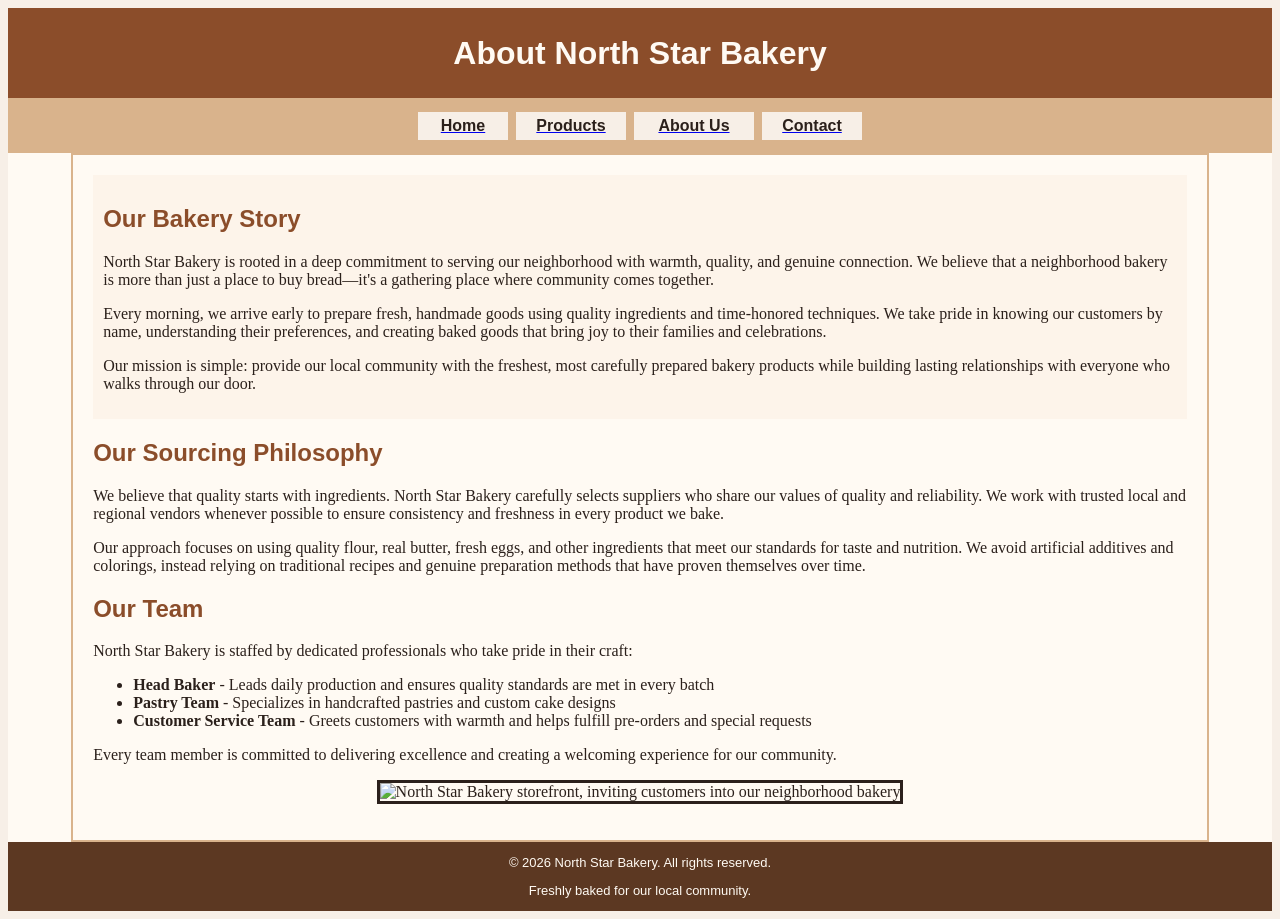
==== about.html @ 4eb2441b "css styling" ====
<!DOCTYPE html>
<html lang="en">
<head>
    <meta charset="UTF-8">
    <meta name="viewport" content="width=device-width, initial-scale=1.0">
    <title>About North Star Bakery - Our Story</title>
</head>
<body bgcolor="#f7efe7" text="#2b201b">
    <center>
        <table width="100%" border="0" cellspacing="0" cellpadding="0" bgcolor="#fffaf3">
            <tr>
                <td bgcolor="#8b4d2a" align="center" height="90">
                    <font face="Arial" size="6" color="#fffaf3"><b>About North Star Bakery</b></font>
                </td>
            </tr>
            <tr>
                <td bgcolor="#d9b38c" align="center" height="55">
                    <font face="Arial" size="3" color="#2b201b">
                        <nav aria-label="Main navigation">
                            <table border="0" cellspacing="8" cellpadding="0">
                                <tr>
                                    <td bgcolor="#f7efe7" align="center" width="90" height="28"><a href="index.html"><font color="#2b201b"><b>Home</b></font></a></td>
                                    <td bgcolor="#f7efe7" align="center" width="110" height="28"><a href="products.html"><font color="#2b201b"><b>Products</b></font></a></td>
                                    <td bgcolor="#f7efe7" align="center" width="120" height="28"><a href="about.html"><font color="#2b201b"><b>About Us</b></font></a></td>
                                    <td bgcolor="#f7efe7" align="center" width="100" height="28"><a href="contact.html"><font color="#2b201b"><b>Contact</b></font></a></td>
                                </tr>
                            </table>
                        </nav>
                    </font>
                </td>
            </tr>
            <tr>
                <td>
                    <table width="90%" align="center" border="0" cellpadding="20" cellspacing="0">
                        <tr>
                            <td bgcolor="#fffaf3" bordercolor="#d9b38c" style="border: 2px solid #d9b38c;">
                                <main>
                                    <section id="bakery-story">
                                        <table width="100%" border="0" cellspacing="0" cellpadding="10" bgcolor="#fdf4ea">
                                            <tr>
                                                <td>
                                                    <h2><font face="Arial" color="#8b4d2a">Our Bakery Story</font></h2>
                                                    <p>North Star Bakery is rooted in a deep commitment to serving our neighborhood with warmth, quality, and genuine connection. We believe that a neighborhood bakery is more than just a place to buy bread—it's a gathering place where community comes together.</p>
                                                    <p>Every morning, we arrive early to prepare fresh, handmade goods using quality ingredients and time-honored techniques. We take pride in knowing our customers by name, understanding their preferences, and creating baked goods that bring joy to their families and celebrations.</p>
                                                    <p>Our mission is simple: provide our local community with the freshest, most carefully prepared bakery products while building lasting relationships with everyone who walks through our door.</p>
                                                </td>
                                            </tr>
                                        </table>
                                    </section>

                                    <section id="sourcing-philosophy">
                                        <h2><font face="Arial" color="#8b4d2a">Our Sourcing Philosophy</font></h2>
                                        <p>We believe that quality starts with ingredients. North Star Bakery carefully selects suppliers who share our values of quality and reliability. We work with trusted local and regional vendors whenever possible to ensure consistency and freshness in every product we bake.</p>
                                        <p>Our approach focuses on using quality flour, real butter, fresh eggs, and other ingredients that meet our standards for taste and nutrition. We avoid artificial additives and colorings, instead relying on traditional recipes and genuine preparation methods that have proven themselves over time.</p>
                                    </section>

                                    <section id="staff-highlights">
                                        <h2><font face="Arial" color="#8b4d2a">Our Team</font></h2>
                                        <p>North Star Bakery is staffed by dedicated professionals who take pride in their craft:</p>
                                        <ul>
                                            <li><strong>Head Baker</strong> - Leads daily production and ensures quality standards are met in every batch</li>
                                            <li><strong>Pastry Team</strong> - Specializes in handcrafted pastries and custom cake designs</li>
                                            <li><strong>Customer Service Team</strong> - Greets customers with warmth and helps fulfill pre-orders and special requests</li>
                                        </ul>
                                        <p>Every team member is committed to delivering excellence and creating a welcoming experience for our community.</p>
                                    </section>

                                    <section id="about-image">
                                        <p align="center"><img src="https://images.unsplash.com/photo-1483695028939-5bb13f8648b0?auto=format&fit=crop&w=900&q=80" alt="North Star Bakery storefront, inviting customers into our neighborhood bakery" border="3" bordercolor="#8b4d2a"></p>
                                    </section>
                                </main>
                            </td>
                        </tr>
                    </table>
                </td>
            </tr>
            <tr>
                <td bgcolor="#5c3822" align="center" height="60">
                    <font face="Arial" size="2" color="#fffaf3">
                        <footer>
                            <p>&copy; 2026 North Star Bakery. All rights reserved.</p>
                            <p>Freshly baked for our local community.</p>
                        </footer>
                    </font>
                </td>
            </tr>
        </table>
    </center>
</body>
</html>
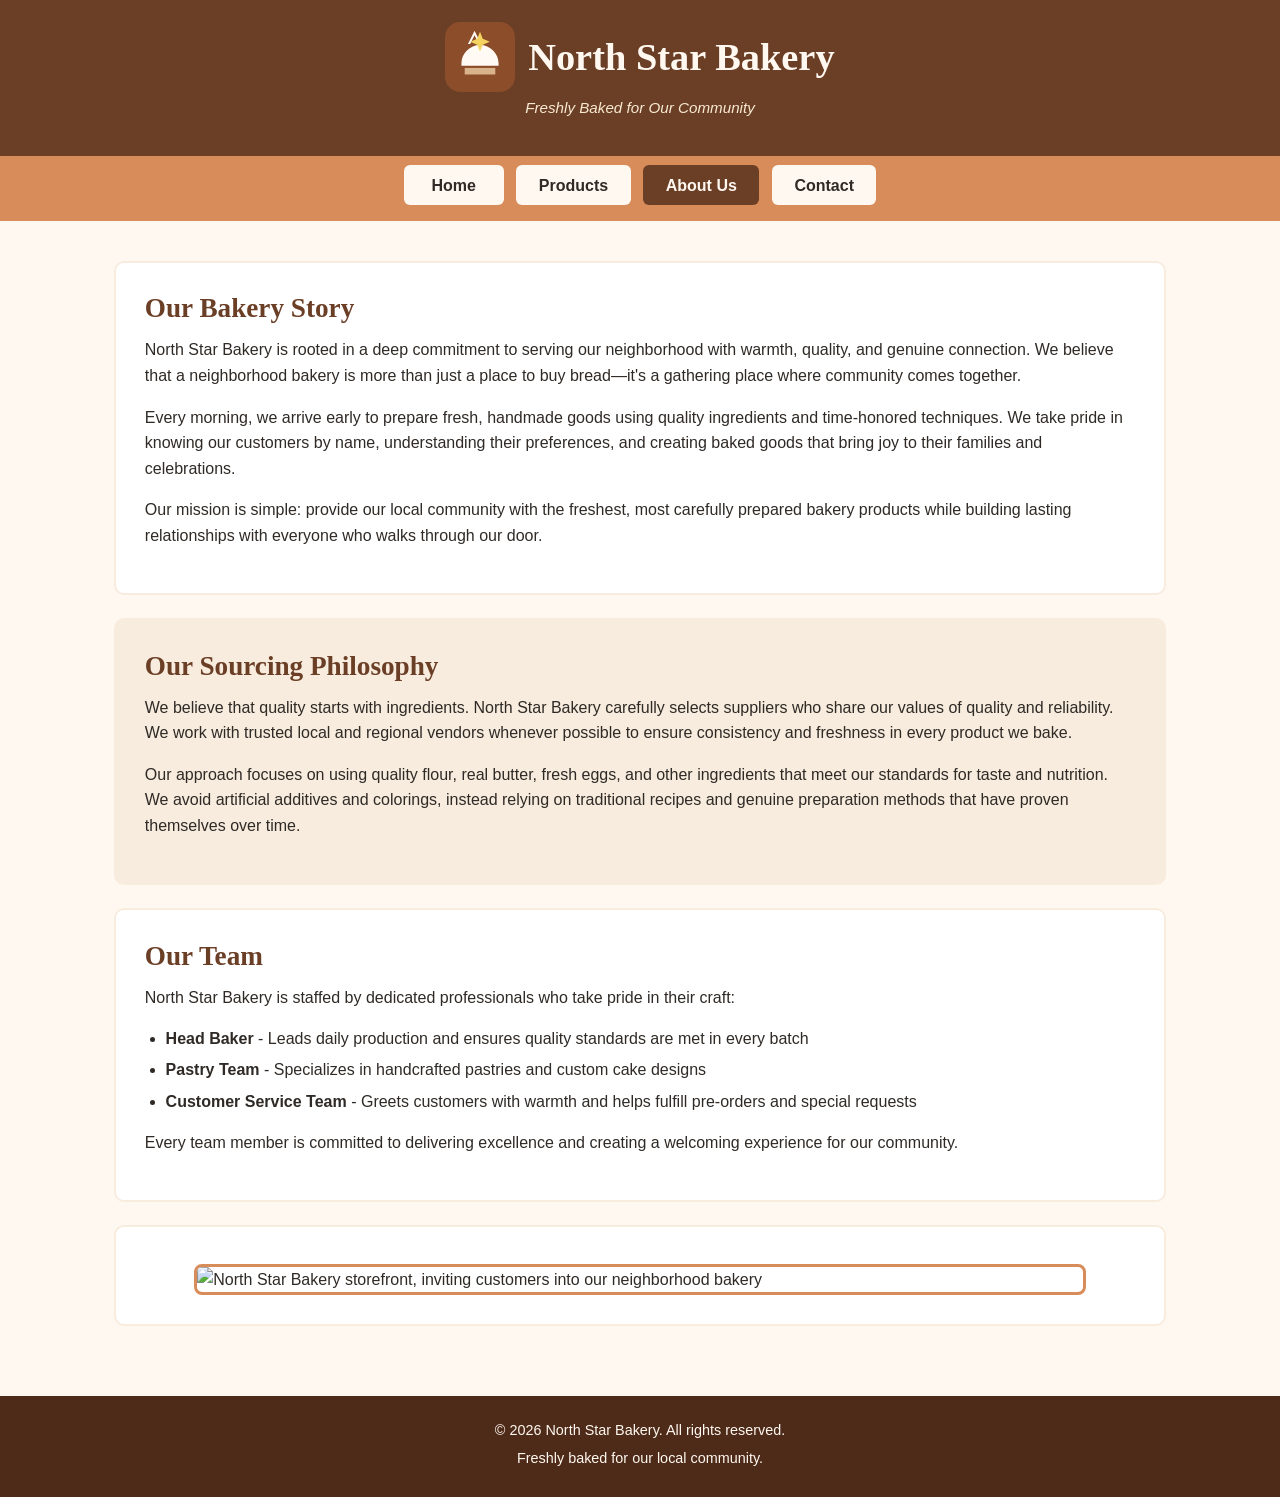
==== commit 735597ca: "Apply CSS design system, responsive flexbox layout, and complete Touchstone 3 template" ====
--- a/about.html
+++ b/about.html
@@ -4,87 +4,59 @@
     <meta charset="UTF-8">
     <meta name="viewport" content="width=device-width, initial-scale=1.0">
     <title>About North Star Bakery - Our Story</title>
+    <link rel="stylesheet" href="styles.css">
 </head>
-<body bgcolor="#f7efe7" text="#2b201b">
-    <center>
-        <table width="100%" border="0" cellspacing="0" cellpadding="0" bgcolor="#fffaf3">
-            <tr>
-                <td bgcolor="#8b4d2a" align="center" height="90">
-                    <font face="Arial" size="6" color="#fffaf3"><b>About North Star Bakery</b></font>
-                </td>
-            </tr>
-            <tr>
-                <td bgcolor="#d9b38c" align="center" height="55">
-                    <font face="Arial" size="3" color="#2b201b">
-                        <nav aria-label="Main navigation">
-                            <table border="0" cellspacing="8" cellpadding="0">
-                                <tr>
-                                    <td bgcolor="#f7efe7" align="center" width="90" height="28"><a href="index.html"><font color="#2b201b"><b>Home</b></font></a></td>
-                                    <td bgcolor="#f7efe7" align="center" width="110" height="28"><a href="products.html"><font color="#2b201b"><b>Products</b></font></a></td>
-                                    <td bgcolor="#f7efe7" align="center" width="120" height="28"><a href="about.html"><font color="#2b201b"><b>About Us</b></font></a></td>
-                                    <td bgcolor="#f7efe7" align="center" width="100" height="28"><a href="contact.html"><font color="#2b201b"><b>Contact</b></font></a></td>
-                                </tr>
-                            </table>
-                        </nav>
-                    </font>
-                </td>
-            </tr>
-            <tr>
-                <td>
-                    <table width="90%" align="center" border="0" cellpadding="20" cellspacing="0">
-                        <tr>
-                            <td bgcolor="#fffaf3" bordercolor="#d9b38c" style="border: 2px solid #d9b38c;">
-                                <main>
-                                    <section id="bakery-story">
-                                        <table width="100%" border="0" cellspacing="0" cellpadding="10" bgcolor="#fdf4ea">
-                                            <tr>
-                                                <td>
-                                                    <h2><font face="Arial" color="#8b4d2a">Our Bakery Story</font></h2>
-                                                    <p>North Star Bakery is rooted in a deep commitment to serving our neighborhood with warmth, quality, and genuine connection. We believe that a neighborhood bakery is more than just a place to buy bread—it's a gathering place where community comes together.</p>
-                                                    <p>Every morning, we arrive early to prepare fresh, handmade goods using quality ingredients and time-honored techniques. We take pride in knowing our customers by name, understanding their preferences, and creating baked goods that bring joy to their families and celebrations.</p>
-                                                    <p>Our mission is simple: provide our local community with the freshest, most carefully prepared bakery products while building lasting relationships with everyone who walks through our door.</p>
-                                                </td>
-                                            </tr>
-                                        </table>
-                                    </section>
+<body>
+    <header class="site-header">
+        <div class="brand">
+            <img src="bakery-icon.svg" alt="North Star Bakery icon">
+            <h1>North Star Bakery</h1>
+        </div>
+        <p class="tagline">Freshly Baked for Our Community</p>
+    </header>
 
-                                    <section id="sourcing-philosophy">
-                                        <h2><font face="Arial" color="#8b4d2a">Our Sourcing Philosophy</font></h2>
-                                        <p>We believe that quality starts with ingredients. North Star Bakery carefully selects suppliers who share our values of quality and reliability. We work with trusted local and regional vendors whenever possible to ensure consistency and freshness in every product we bake.</p>
-                                        <p>Our approach focuses on using quality flour, real butter, fresh eggs, and other ingredients that meet our standards for taste and nutrition. We avoid artificial additives and colorings, instead relying on traditional recipes and genuine preparation methods that have proven themselves over time.</p>
-                                    </section>
+    <nav class="main-nav" aria-label="Main navigation">
+        <ul>
+            <li><a href="index.html">Home</a></li>
+            <li><a href="products.html">Products</a></li>
+            <li><a href="about.html" class="active" aria-current="page">About Us</a></li>
+            <li><a href="contact.html">Contact</a></li>
+        </ul>
+    </nav>
 
-                                    <section id="staff-highlights">
-                                        <h2><font face="Arial" color="#8b4d2a">Our Team</font></h2>
-                                        <p>North Star Bakery is staffed by dedicated professionals who take pride in their craft:</p>
-                                        <ul>
-                                            <li><strong>Head Baker</strong> - Leads daily production and ensures quality standards are met in every batch</li>
-                                            <li><strong>Pastry Team</strong> - Specializes in handcrafted pastries and custom cake designs</li>
-                                            <li><strong>Customer Service Team</strong> - Greets customers with warmth and helps fulfill pre-orders and special requests</li>
-                                        </ul>
-                                        <p>Every team member is committed to delivering excellence and creating a welcoming experience for our community.</p>
-                                    </section>
+    <main>
+        <section id="bakery-story">
+            <h2>Our Bakery Story</h2>
+            <p>North Star Bakery is rooted in a deep commitment to serving our neighborhood with warmth, quality, and genuine connection. We believe that a neighborhood bakery is more than just a place to buy bread—it's a gathering place where community comes together.</p>
+            <p>Every morning, we arrive early to prepare fresh, handmade goods using quality ingredients and time-honored techniques. We take pride in knowing our customers by name, understanding their preferences, and creating baked goods that bring joy to their families and celebrations.</p>
+            <p>Our mission is simple: provide our local community with the freshest, most carefully prepared bakery products while building lasting relationships with everyone who walks through our door.</p>
+        </section>
 
-                                    <section id="about-image">
-                                        <p align="center"><img src="https://images.unsplash.com/photo-1483695028939-5bb13f8648b0?auto=format&fit=crop&w=900&q=80" alt="North Star Bakery storefront, inviting customers into our neighborhood bakery" border="3" bordercolor="#8b4d2a"></p>
-                                    </section>
-                                </main>
-                            </td>
-                        </tr>
-                    </table>
-                </td>
-            </tr>
-            <tr>
-                <td bgcolor="#5c3822" align="center" height="60">
-                    <font face="Arial" size="2" color="#fffaf3">
-                        <footer>
-                            <p>&copy; 2026 North Star Bakery. All rights reserved.</p>
-                            <p>Freshly baked for our local community.</p>
-                        </footer>
-                    </font>
-                </td>
-            </tr>
-        </table>
-    </center>
+        <section id="sourcing-philosophy" class="alt">
+            <h2>Our Sourcing Philosophy</h2>
+            <p>We believe that quality starts with ingredients. North Star Bakery carefully selects suppliers who share our values of quality and reliability. We work with trusted local and regional vendors whenever possible to ensure consistency and freshness in every product we bake.</p>
+            <p>Our approach focuses on using quality flour, real butter, fresh eggs, and other ingredients that meet our standards for taste and nutrition. We avoid artificial additives and colorings, instead relying on traditional recipes and genuine preparation methods that have proven themselves over time.</p>
+        </section>
+
+        <section id="staff-highlights">
+            <h2>Our Team</h2>
+            <p>North Star Bakery is staffed by dedicated professionals who take pride in their craft:</p>
+            <ul>
+                <li><strong>Head Baker</strong> - Leads daily production and ensures quality standards are met in every batch</li>
+                <li><strong>Pastry Team</strong> - Specializes in handcrafted pastries and custom cake designs</li>
+                <li><strong>Customer Service Team</strong> - Greets customers with warmth and helps fulfill pre-orders and special requests</li>
+            </ul>
+            <p>Every team member is committed to delivering excellence and creating a welcoming experience for our community.</p>
+        </section>
+
+        <section id="about-image" class="featured">
+            <img src="https://images.unsplash.com/photo-1483695028939-5bb13f8648b0?auto=format&fit=crop&w=900&q=80" alt="North Star Bakery storefront, inviting customers into our neighborhood bakery">
+        </section>
+    </main>
+
+    <footer class="site-footer">
+        <p>&copy; 2026 North Star Bakery. All rights reserved.</p>
+        <p>Freshly baked for our local community.</p>
+    </footer>
 </body>
-</html>
+</html>
--- a/styles.css
+++ b/styles.css
@@ -0,0 +1,302 @@
+/*
+    North Star Bakery - Main Stylesheet
+    Touchstone 3: CSS Styling and Responsive Design
+
+    Color palette (4 main colors):
+      Cream    #FFF8F0  - page backgrounds, light section panels
+      Brown    #6B3E26  - header band, headings, footer accents
+      Peach    #D88C5A  - buttons, nav highlights, borders
+      Charcoal #2F2A26  - main body text
+
+    Typography (2 font families):
+      Georgia (serif) - headings, gives a classic, handmade feel
+      Arial (sans-serif) - body text, clean and easy to read
+*/
+
+:root {
+    --cream: #FFF8F0;
+    --cream-panel: #F7ECDD;
+    --brown: #6B3E26;
+    --brown-dark: #4E2A18;
+    --peach: #D88C5A;
+    --peach-dark: #C46F3F;
+    --charcoal: #2F2A26;
+}
+
+* {
+    box-sizing: border-box;
+    margin: 0;
+    padding: 0;
+}
+
+body {
+    font-family: Arial, Helvetica, sans-serif;
+    font-size: 16px;
+    line-height: 1.6;
+    background-color: var(--cream);
+    color: var(--charcoal);
+}
+
+h1, h2, h3 {
+    font-family: Georgia, "Times New Roman", serif;
+    color: var(--brown);
+    line-height: 1.25;
+}
+
+h2 { font-size: 1.7rem; margin-bottom: 0.75rem; }
+h3 { font-size: 1.2rem; margin-bottom: 0.4rem; }
+
+img { max-width: 100%; }
+
+p { margin-bottom: 1rem; }
+
+ul { padding-left: 1.3rem; margin-bottom: 1rem; }
+li { margin-bottom: 0.35rem; }
+
+a { color: var(--brown); }
+
+/* ---------- Header ---------- */
+
+.site-header {
+    background-color: var(--brown);
+    color: var(--cream);
+    text-align: center;
+    padding: 1.4rem 1rem 1.2rem;
+}
+
+.brand {
+    display: flex;
+    align-items: center;
+    justify-content: center;
+    gap: 0.8rem;
+    margin-bottom: 0.25rem;
+}
+
+.brand img {
+    width: 60px;
+    height: 60px;
+}
+
+.brand h1 {
+    font-size: 1.9rem;
+    color: var(--cream);
+    margin: 0;
+}
+
+.tagline {
+    font-style: italic;
+    font-size: 0.95rem;
+    color: #F8E9D2;
+}
+
+/* ---------- Navigation ---------- */
+
+.main-nav {
+    background-color: var(--peach);
+    padding: 0.6rem 1rem;
+}
+
+.main-nav ul {
+    list-style: none;
+    padding: 0;
+    margin: 0;
+    display: flex;
+    flex-direction: column;
+    align-items: center;
+    gap: 0.5rem;
+}
+
+.main-nav a {
+    display: block;
+    background-color: var(--cream);
+    color: var(--charcoal);
+    text-decoration: none;
+    font-weight: bold;
+    padding: 0.45rem 1.4rem;
+    border-radius: 6px;
+    text-align: center;
+}
+
+.main-nav a:hover {
+    background-color: var(--cream-panel);
+}
+
+.main-nav a.active,
+.main-nav a[aria-current="page"] {
+    background-color: var(--brown);
+    color: var(--cream);
+}
+
+/* ---------- Main content ---------- */
+
+main {
+    max-width: 1000px;
+    margin: 0 auto;
+    padding: 1.5rem 1rem 2rem;
+}
+
+section {
+    background-color: #FFFFFF;
+    border: 2px solid var(--cream-panel);
+    border-radius: 10px;
+    padding: 1.3rem;
+    margin-bottom: 1.4rem;
+}
+
+section.alt {
+    background-color: var(--cream-panel);
+}
+
+.featured img {
+    display: block;
+    margin: 0.5rem auto 0;
+    border: 3px solid var(--peach);
+    border-radius: 8px;
+    max-width: 90%;
+}
+
+audio {
+    margin-top: 0.3rem;
+}
+
+/* ---------- Product cards ---------- */
+
+.product-grid {
+    display: flex;
+    flex-wrap: wrap;
+    gap: 1.2rem;
+}
+
+.product-card {
+    flex: 1 1 100%;
+    background-color: var(--cream);
+    border: 2px solid var(--cream-panel);
+    border-radius: 8px;
+    padding: 1rem;
+    text-align: center;
+}
+
+.product-card img {
+    width: 100%;
+    max-width: 280px;
+    height: auto;
+    border: 3px solid var(--peach);
+    border-radius: 8px;
+}
+
+.product-card strong {
+    display: block;
+    font-size: 1.05rem;
+    margin-top: 0.6rem;
+}
+
+.price {
+    font-weight: bold;
+    color: var(--brown);
+}
+
+/* ---------- Forms ---------- */
+
+fieldset {
+    border: 2px solid var(--peach);
+    border-radius: 8px;
+    padding: 1rem 1.2rem 1.2rem;
+    margin-top: 1rem;
+}
+
+legend {
+    font-family: Georgia, "Times New Roman", serif;
+    font-size: 1.05rem;
+    font-weight: bold;
+    color: var(--brown);
+    padding: 0 0.4rem;
+}
+
+label {
+    display: block;
+    font-weight: bold;
+    margin: 0.9rem 0 0.25rem;
+}
+
+input[type="text"],
+input[type="email"],
+input[type="date"],
+select,
+textarea {
+    width: 100%;
+    max-width: 560px;
+    font-family: Arial, Helvetica, sans-serif;
+    font-size: 1rem;
+    padding: 0.5rem;
+    border: 1px solid #D8C7B5;
+    border-radius: 6px;
+    background-color: #FFFFFF;
+    color: var(--charcoal);
+}
+
+textarea { resize: vertical; }
+
+button {
+    display: inline-block;
+    margin-top: 1.2rem;
+    background-color: var(--peach);
+    color: var(--charcoal);
+    font-family: Arial, Helvetica, sans-serif;
+    font-size: 1rem;
+    font-weight: bold;
+    border: none;
+    border-radius: 6px;
+    padding: 0.6rem 1.6rem;
+    cursor: pointer;
+}
+
+button:hover {
+    background-color: var(--peach-dark);
+    color: var(--cream);
+}
+
+button:focus,
+a:focus {
+    outline: 3px solid var(--peach);
+    outline-offset: 2px;
+}
+
+/* ---------- Footer ---------- */
+
+.site-footer {
+    background-color: var(--brown-dark);
+    color: var(--cream);
+    text-align: center;
+    font-size: 0.9rem;
+    padding: 1.4rem 1rem;
+}
+
+.site-footer p { margin-bottom: 0.3rem; }
+
+/* ---------- Larger screens ---------- */
+
+@media (min-width: 800px) {
+    .main-nav ul {
+        flex-direction: row;
+        justify-content: center;
+        gap: 0.8rem;
+    }
+
+    .main-nav a { min-width: 100px; }
+
+    main { padding: 2.5rem 1.5rem 3rem; }
+
+    section { padding: 1.8rem; }
+
+    .product-card { flex: 1 1 45%; }
+
+    .brand h1 { font-size: 2.4rem; }
+
+    .brand img { width: 70px; height: 70px; }
+}
+
+@media (min-width: 1100px) {
+    main { max-width: 1100px; }
+
+    .product-card { flex: 1 1 30%; }
+}
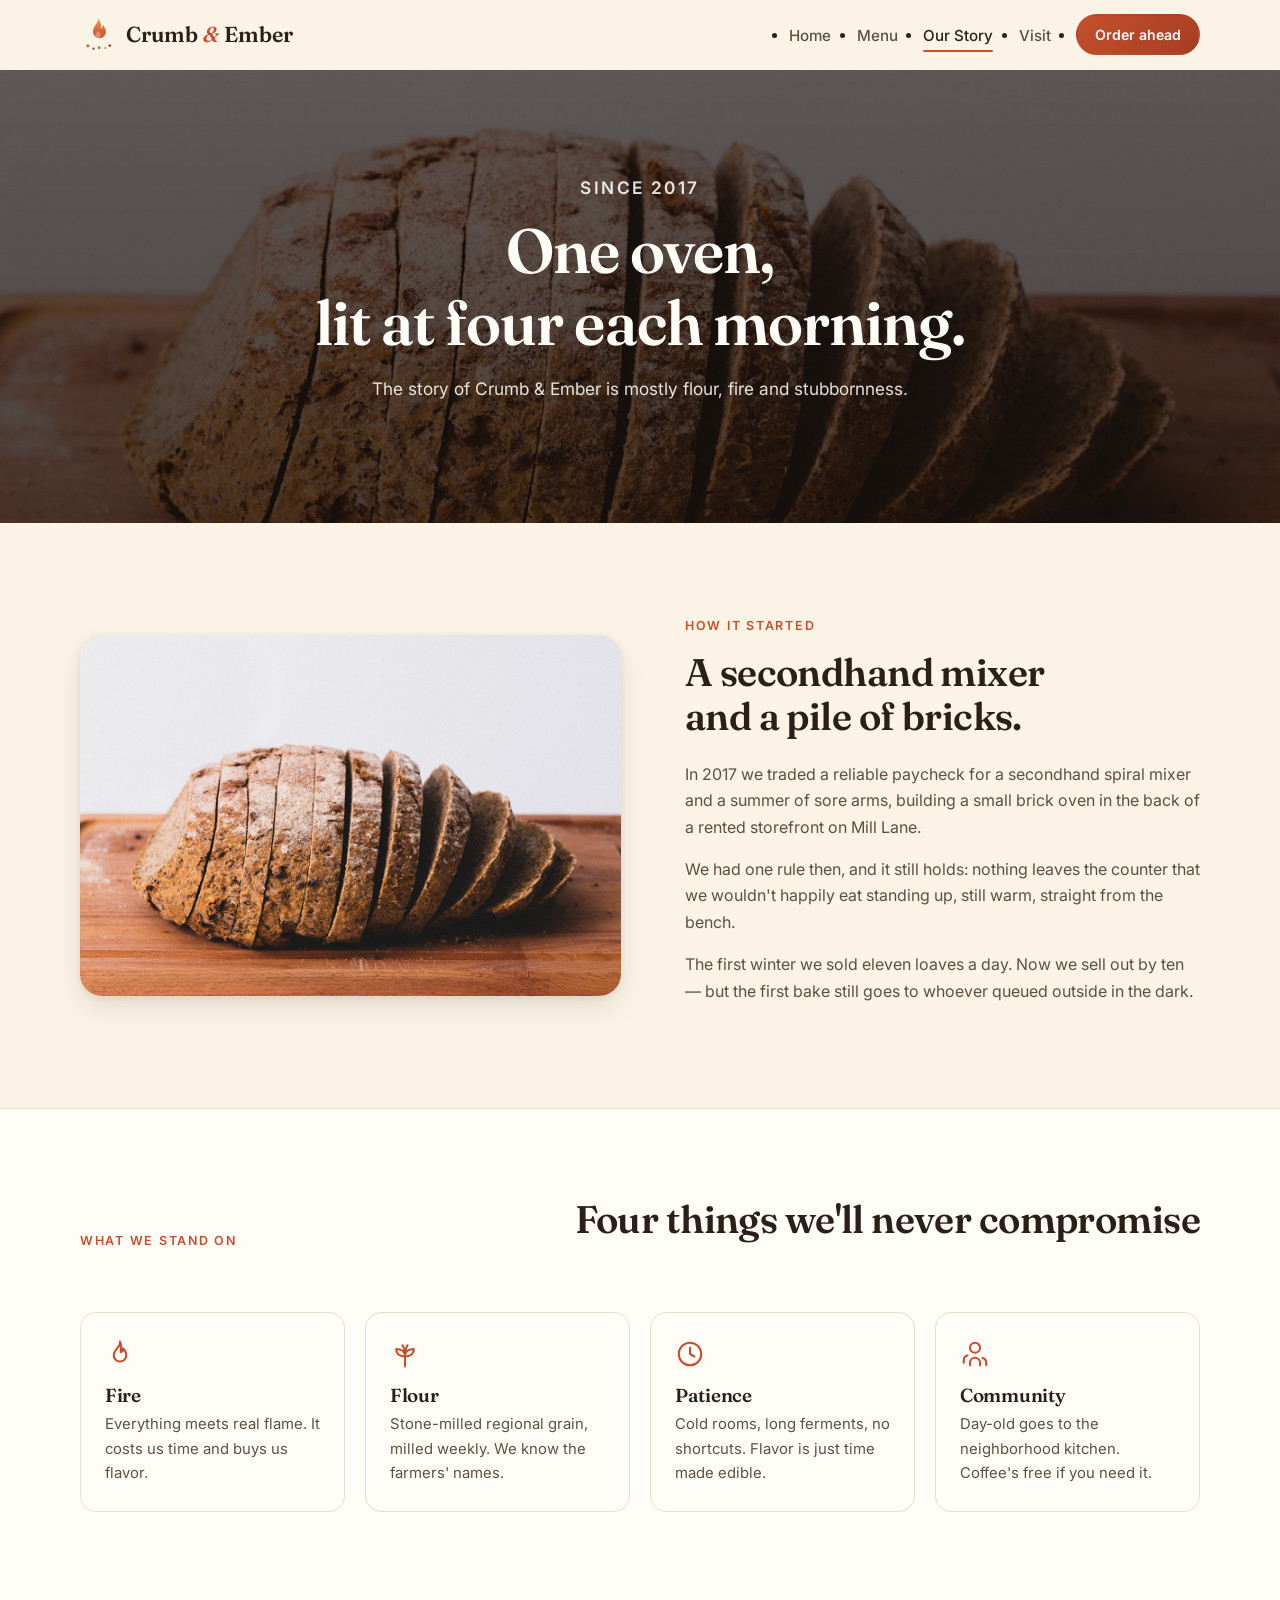
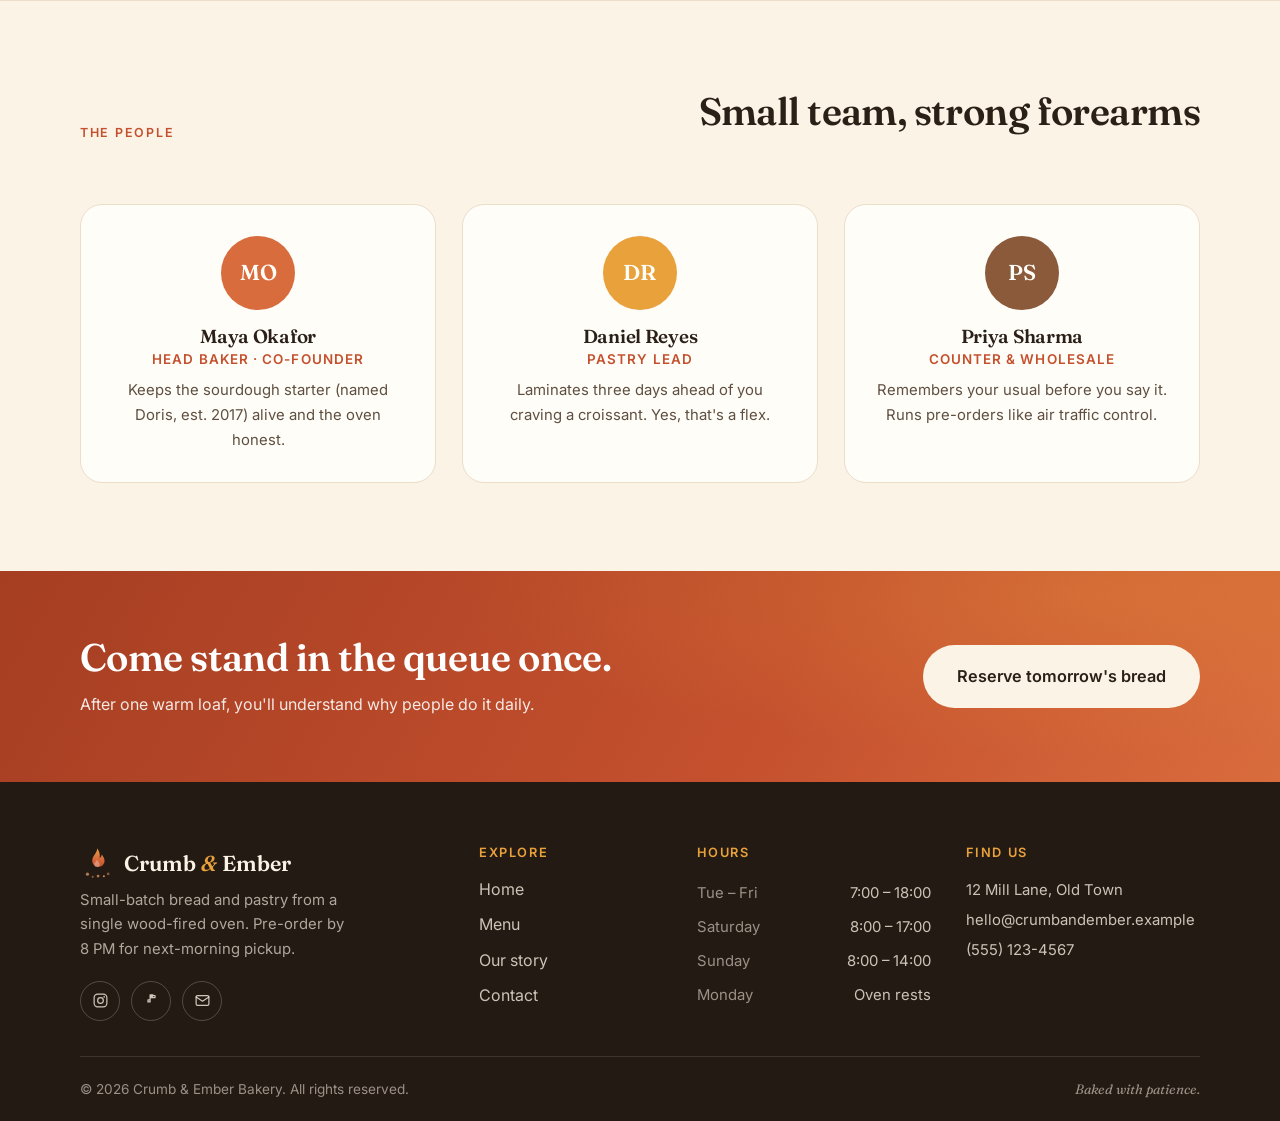
==== commit 66106509: "Rebuild as Crumb & Ember: restructured assets, new design system, SEO, accessibility" ====
--- a/about.html
+++ b/about.html
@@ -3,60 +3,188 @@
 <head>
     <meta charset="UTF-8">
     <meta name="viewport" content="width=device-width, initial-scale=1.0">
-    <title>About North Star Bakery - Our Story</title>
-    <link rel="stylesheet" href="styles.css">
+    <title>Our Story — Crumb &amp; Ember</title>
+    <meta name="description" content="How a secondhand mixer and one hand-built brick oven became Crumb & Ember — the wood-fired bakery on Mill Lane. Meet the bakers behind the crust.">
+    <meta name="theme-color" content="#241A14">
+    <link rel="icon" type="image/svg+xml" href="assets/img/favicon.svg">
+    <link rel="manifest" href="site.webmanifest">
+    <meta property="og:type" content="website">
+    <meta property="og:site_name" content="Crumb &amp; Ember">
+    <meta property="og:title" content="Our Story — Crumb &amp; Ember">
+    <meta property="og:description" content="One oven, lit every morning at four. Meet the bakers behind the crust.">
+    <meta property="og:image" content="assets/img/kneading.jpg">
+    <link rel="preconnect" href="https://fonts.googleapis.com">
+    <link rel="preconnect" href="https://fonts.gstatic.com" crossorigin>
+    <link rel="stylesheet" href="https://fonts.googleapis.com/css2?family=Fraunces:opsz,wght@9..144,400;9..144,500;9..144,600;9..144,700&family=Inter:wght@400;500;600&display=swap">
+    <link rel="stylesheet" href="assets/css/styles.css">
 </head>
 <body>
-    <header class="site-header">
-        <div class="brand">
-            <img src="bakery-icon.svg" alt="North Star Bakery icon">
-            <h1>North Star Bakery</h1>
+    <a class="skip-link" href="#main">Skip to content</a>
+
+    <header class="site-header" data-header>
+        <div class="container header-inner">
+            <a class="brand" href="index.html" aria-label="Crumb and Ember — home">
+                <img src="assets/img/logo.svg" alt="" width="36" height="36">
+                <span class="brand-name">Crumb&nbsp;<span class="amp">&amp;</span>&nbsp;Ember</span>
+            </a>
+            <button class="nav-toggle" type="button" data-nav-toggle aria-expanded="false" aria-controls="site-nav">
+                <span class="nav-toggle-box" aria-hidden="true"><i></i><i></i></span>
+                <span class="visually-hidden">Menu</span>
+            </button>
+            <nav id="site-nav" class="site-nav" data-nav aria-label="Main navigation">
+                <ul>
+                    <li><a href="index.html">Home</a></li>
+                    <li><a href="products.html">Menu</a></li>
+                    <li><a href="about.html" aria-current="page">Our Story</a></li>
+                    <li><a href="contact.html">Visit</a></li>
+                    <li><a class="btn btn-primary btn-sm" href="contact.html#order">Order ahead</a></li>
+                </ul>
+            </nav>
         </div>
-        <p class="tagline">Freshly Baked for Our Community</p>
     </header>
 
-    <nav class="main-nav" aria-label="Main navigation">
-        <ul>
-            <li><a href="index.html">Home</a></li>
-            <li><a href="products.html">Products</a></li>
-            <li><a href="about.html" class="active" aria-current="page">About Us</a></li>
-            <li><a href="contact.html">Contact</a></li>
-        </ul>
-    </nav>
-
-    <main>
-        <section id="bakery-story">
-            <h2>Our Bakery Story</h2>
-            <p>North Star Bakery is rooted in a deep commitment to serving our neighborhood with warmth, quality, and genuine connection. We believe that a neighborhood bakery is more than just a place to buy bread—it's a gathering place where community comes together.</p>
-            <p>Every morning, we arrive early to prepare fresh, handmade goods using quality ingredients and time-honored techniques. We take pride in knowing our customers by name, understanding their preferences, and creating baked goods that bring joy to their families and celebrations.</p>
-            <p>Our mission is simple: provide our local community with the freshest, most carefully prepared bakery products while building lasting relationships with everyone who walks through our door.</p>
+    <main id="main">
+        <section class="page-hero page-hero-story">
+            <div class="container">
+                <p class="eyebrow eyebrow-light">Since 2017</p>
+                <h1>One oven,<br>lit at four each morning.</h1>
+                <p>The story of Crumb &amp; Ember is mostly flour, fire and stubbornness.</p>
+            </div>
         </section>
 
-        <section id="sourcing-philosophy" class="alt">
-            <h2>Our Sourcing Philosophy</h2>
-            <p>We believe that quality starts with ingredients. North Star Bakery carefully selects suppliers who share our values of quality and reliability. We work with trusted local and regional vendors whenever possible to ensure consistency and freshness in every product we bake.</p>
-            <p>Our approach focuses on using quality flour, real butter, fresh eggs, and other ingredients that meet our standards for taste and nutrition. We avoid artificial additives and colorings, instead relying on traditional recipes and genuine preparation methods that have proven themselves over time.</p>
+        <section class="section">
+            <div class="container split">
+                <figure class="split-media reveal">
+                    <img src="assets/img/kneading.jpg" alt="Hands shaping dough on a floured wooden bench" loading="lazy" width="1200" height="800">
+                </figure>
+                <div class="split-body">
+                    <p class="eyebrow">How it started</p>
+                    <h2>A secondhand mixer and a pile of bricks.</h2>
+                    <p>In 2017 we traded a reliable paycheck for a secondhand spiral mixer and a summer of sore arms, building a small brick oven in the back of a rented storefront on Mill Lane.</p>
+                    <p>We had one rule then, and it still holds: nothing leaves the counter that we wouldn't happily eat standing up, still warm, straight from the bench.</p>
+                    <p>The first winter we sold eleven loaves a day. Now we sell out by ten — but the first bake still goes to whoever queued outside in the dark.</p>
+                </div>
+            </div>
         </section>
 
-        <section id="staff-highlights">
-            <h2>Our Team</h2>
-            <p>North Star Bakery is staffed by dedicated professionals who take pride in their craft:</p>
-            <ul>
-                <li><strong>Head Baker</strong> - Leads daily production and ensures quality standards are met in every batch</li>
-                <li><strong>Pastry Team</strong> - Specializes in handcrafted pastries and custom cake designs</li>
-                <li><strong>Customer Service Team</strong> - Greets customers with warmth and helps fulfill pre-orders and special requests</li>
-            </ul>
-            <p>Every team member is committed to delivering excellence and creating a welcoming experience for our community.</p>
+        <section class="section section-alt">
+            <div class="container">
+                <div class="section-head">
+                    <p class="eyebrow">What we stand on</p>
+                    <h2>Four things we'll never compromise</h2>
+                </div>
+                <ul class="values-grid values-grid-4" role="list">
+                    <li class="value-card reveal">
+                        <svg viewBox="0 0 24 24" aria-hidden="true"><path d="M12 2c1 4-5 6.5-5 11a5 5 0 0 0 10 0c0-2.2-1.2-3.8-2.4-5.4-.3 1.7-1.1 2.6-2 3C13.3 8 13 4.8 12 2z"/></svg>
+                        <h3>Fire</h3>
+                        <p>Everything meets real flame. It costs us time and buys us flavor.</p>
+                    </li>
+                    <li class="value-card reveal">
+                        <svg viewBox="0 0 24 24" aria-hidden="true"><path d="M12 22v-8m0 0c0-4-3-6-7-6 0 4 3 6 7 6zm0 0c0-4 3-6 7-6 0 4-3 6-7 6zM12 14c0-3.5 0-6-2-9m2 9c0-3.5 0-6 2-9"/></svg>
+                        <h3>Flour</h3>
+                        <p>Stone-milled regional grain, milled weekly. We know the farmers' names.</p>
+                    </li>
+                    <li class="value-card reveal">
+                        <svg viewBox="0 0 24 24" aria-hidden="true"><circle cx="12" cy="12" r="9"/><path d="M12 7v5l3.5 2"/></svg>
+                        <h3>Patience</h3>
+                        <p>Cold rooms, long ferments, no shortcuts. Flavor is just time made edible.</p>
+                    </li>
+                    <li class="value-card reveal">
+                        <svg viewBox="0 0 24 24" aria-hidden="true"><path d="M16 21v-2a4 4 0 0 0-8 0v2M12 11a4 4 0 1 0 0-8 4 4 0 0 0 0 8zm9 10v-2a4 4 0 0 0-3-3.87M3 19v-2a4 4 0 0 1 3-3.87"/></svg>
+                        <h3>Community</h3>
+                        <p>Day-old goes to the neighborhood kitchen. Coffee's free if you need it.</p>
+                    </li>
+                </ul>
+            </div>
         </section>
 
-        <section id="about-image" class="featured">
-            <img src="https://images.unsplash.com/photo-1483695028939-5bb13f8648b0?auto=format&fit=crop&w=900&q=80" alt="North Star Bakery storefront, inviting customers into our neighborhood bakery">
+        <section class="section">
+            <div class="container">
+                <div class="section-head">
+                    <p class="eyebrow">The people</p>
+                    <h2>Small team, strong forearms</h2>
+                </div>
+                <div class="team-grid">
+                    <article class="team-card reveal">
+                        <span class="avatar" style="--tint:#D96C3D">MO</span>
+                        <h3>Maya Okafor</h3>
+                        <p class="team-role">Head baker · Co-founder</p>
+                        <p>Keeps the sourdough starter (named Doris, est. 2017) alive and the oven honest.</p>
+                    </article>
+                    <article class="team-card reveal">
+                        <span class="avatar" style="--tint:#E9A13B">DR</span>
+                        <h3>Daniel Reyes</h3>
+                        <p class="team-role">Pastry lead</p>
+                        <p>Laminates three days ahead of you craving a croissant. Yes, that's a flex.</p>
+                    </article>
+                    <article class="team-card reveal">
+                        <span class="avatar" style="--tint:#8A5A3B">PS</span>
+                        <h3>Priya Sharma</h3>
+                        <p class="team-role">Counter &amp; wholesale</p>
+                        <p>Remembers your usual before you say it. Runs pre-orders like air traffic control.</p>
+                    </article>
+                </div>
+            </div>
+        </section>
+
+        <section class="cta-band">
+            <div class="container cta-inner">
+                <div>
+                    <h2>Come stand in the queue once.</h2>
+                    <p>After one warm loaf, you'll understand why people do it daily.</p>
+                </div>
+                <a class="btn btn-light btn-lg" href="contact.html#order">Reserve tomorrow's bread</a>
+            </div>
         </section>
     </main>
 
     <footer class="site-footer">
-        <p>&copy; 2026 North Star Bakery. All rights reserved.</p>
-        <p>Freshly baked for our local community.</p>
+        <div class="container footer-grid">
+            <div class="footer-brand">
+                <a class="brand brand-light" href="index.html">
+                    <img src="assets/img/logo.svg" alt="" width="34" height="34">
+                    <span class="brand-name">Crumb&nbsp;<span class="amp">&amp;</span>&nbsp;Ember</span>
+                </a>
+                <p>Small-batch bread and pastry from a single wood-fired oven. Pre-order by 8 PM for next-morning pickup.</p>
+                <ul class="socials" role="list">
+                    <li><a href="#" aria-label="Instagram"><svg viewBox="0 0 24 24" aria-hidden="true"><rect x="3" y="3" width="18" height="18" rx="5"/><circle cx="12" cy="12" r="4"/><circle cx="17.2" cy="6.8" r="1.2" fill="currentColor" stroke="none"/></svg></a></li>
+                    <li><a href="#" aria-label="Facebook"><svg viewBox="0 0 24 24" aria-hidden="true"><path d="M14 8h3V5h-3a4 4 0 0 0-4 4v2H7v3h3v-7h3l1-3h-4V9a1 1 0 0 1 1-1z"/></svg></a></li>
+                    <li><a href="#" aria-label="Email newsletter"><svg viewBox="0 0 24 24" aria-hidden="true"><rect x="3" y="5" width="18" height="14" rx="2"/><path d="m3 7 9 6 9-6"/></svg></a></li>
+                </ul>
+            </div>
+            <nav class="footer-nav" aria-label="Footer navigation">
+                <h3>Explore</h3>
+                <ul role="list">
+                    <li><a href="index.html">Home</a></li>
+                    <li><a href="products.html">Menu</a></li>
+                    <li><a href="about.html">Our story</a></li>
+                    <li><a href="contact.html">Contact</a></li>
+                </ul>
+            </nav>
+            <div class="footer-hours">
+                <h3>Hours</h3>
+                <dl>
+                    <div><dt>Tue – Fri</dt><dd>7:00 – 18:00</dd></div>
+                    <div><dt>Saturday</dt><dd>8:00 – 17:00</dd></div>
+                    <div><dt>Sunday</dt><dd>8:00 – 14:00</dd></div>
+                    <div><dt>Monday</dt><dd>Oven rests</dd></div>
+                </dl>
+            </div>
+            <div class="footer-findus">
+                <h3>Find us</h3>
+                <address>
+                    12 Mill Lane, Old Town<br>
+                    <a href="mailto:hello@crumbandember.example">hello@crumbandember.example</a><br>
+                    <a href="tel:+15551234567">(555) 123-4567</a>
+                </address>
+            </div>
+        </div>
+        <div class="container footer-base">
+            <p>© <span data-year>2026</span> Crumb &amp; Ember Bakery. All rights reserved.</p>
+            <p class="footer-note">Baked with patience.</p>
+        </div>
     </footer>
+
+    <script src="assets/js/main.js" defer></script>
 </body>
-</html>+</html>
--- a/assets/css/styles.css
+++ b/assets/css/styles.css
@@ -0,0 +1,970 @@
+/* ============================================================
+   Crumb & Ember — Design System
+   Fonts:  Fraunces (display) · Inter (body)
+   Palette: warm cream, espresso ink, ember orange, honey gold
+   ============================================================ */
+
+:root {
+    --bg: #FBF3E6;
+    --surface: #FFFDF8;
+    --ink: #2B2018;
+    --ink-soft: #5F4F41;
+    --muted: #7A6857;
+    --ember: #C4502E;
+    --ember-strong: #A63E22;
+    --honey: #E9A13B;
+    --line: #EBDECB;
+    --dark: #241A14;
+    --radius-sm: 10px;
+    --radius-md: 16px;
+    --radius-lg: 22px;
+    --shadow-sm: 0 1px 2px rgba(43, 32, 24, .06), 0 4px 14px rgba(43, 32, 24, .06);
+    --shadow-md: 0 2px 6px rgba(43, 32, 24, .08), 0 12px 28px rgba(43, 32, 24, .10);
+    --font-display: "Fraunces", Georgia, serif;
+    --font-body: "Inter", system-ui, -apple-system, sans-serif;
+    --container: 1120px;
+}
+
+/* ---------- Reset & base ---------- */
+
+*, *::before, *::after { box-sizing: border-box; }
+
+* { margin: 0; }
+
+html { scroll-behavior: smooth; }
+
+body {
+    font-family: var(--font-body);
+    font-size: 1rem;
+    line-height: 1.65;
+    color: var(--ink);
+    background-color: var(--bg);
+    -webkit-font-smoothing: antialiased;
+}
+
+img, svg { display: block; max-width: 100%; }
+
+h1, h2, h3, h4 {
+    font-family: var(--font-display);
+    font-weight: 600;
+    line-height: 1.15;
+    letter-spacing: -.015em;
+    color: var(--ink);
+    text-wrap: balance;
+}
+
+h1 { font-size: clamp(2.4rem, 6vw, 3.9rem); }
+h2 { font-size: clamp(1.7rem, 3.4vw, 2.4rem); margin-bottom: .6em; }
+h3 { font-size: 1.18rem; }
+
+p { margin-block: 0 1rem; color: var(--ink-soft); }
+
+a { color: var(--ember); text-decoration-thickness: 1px; text-underline-offset: 3px; }
+a:hover { color: var(--ember-strong); }
+
+ul[role="list"], dl { list-style: none; padding: 0; }
+
+button { font: inherit; cursor: pointer; }
+
+:focus-visible {
+    outline: 3px solid var(--ember);
+    outline-offset: 3px;
+    border-radius: 4px;
+}
+
+::selection { background: rgba(196, 80, 46, .25); }
+
+.visually-hidden {
+    position: absolute !important;
+    width: 1px; height: 1px;
+    clip-path: inset(50%);
+    overflow: hidden;
+    white-space: nowrap;
+}
+
+.skip-link {
+    position: absolute;
+    top: -100%;
+    left: 1rem;
+    z-index: 100;
+    padding: .7rem 1.2rem;
+    background: var(--dark);
+    color: #FFF;
+    border-radius: 0 0 var(--radius-sm) var(--radius-sm);
+    transition: top .2s ease;
+}
+.skip-link:focus { top: 0; color: #FFF; }
+
+/* ---------- Layout primitives ---------- */
+
+.container {
+    width: min(var(--container), 100% - 2.5rem);
+    margin-inline: auto;
+}
+
+.container.narrow { max-width: 760px; }
+
+.section { padding-block: clamp(3.5rem, 8vw, 5.5rem); }
+
+.section-alt { background: var(--surface); border-block: 1px solid var(--line); }
+
+.section-dark {
+    background: radial-gradient(120% 160% at 20% 0%, #33251C 0%, var(--dark) 60%);
+}
+.section-dark h2 { color: #FBF3E6; }
+
+.section-head {
+    display: flex;
+    align-items: flex-end;
+    justify-content: space-between;
+    gap: 1.5rem;
+    margin-bottom: clamp(2rem, 4vw, 3rem);
+}
+
+.section-head-center {
+    flex-direction: column;
+    align-items: center;
+    text-align: center;
+}
+
+.split {
+    display: grid;
+    grid-template-columns: 1.05fr 1fr;
+    gap: clamp(2rem, 5vw, 4rem);
+    align-items: center;
+}
+
+.split-media img {
+    width: 100%;
+    height: 100%;
+    aspect-ratio: 3 / 2;
+    object-fit: cover;
+    border-radius: var(--radius-lg);
+    box-shadow: var(--shadow-md);
+}
+
+.eyebrow {
+    display: inline-block;
+    font-size: .78rem;
+    font-weight: 600;
+    letter-spacing: .14em;
+    text-transform: uppercase;
+    color: var(--ember);
+    margin-bottom: .8rem;
+}
+
+.eyebrow-light { color: var(--honey); }
+
+.text-link { font-weight: 600; white-space: nowrap; }
+
+/* ---------- Buttons ---------- */
+
+.btn {
+    display: inline-flex;
+    align-items: center;
+    justify-content: center;
+    gap: .5rem;
+    padding: .8rem 1.5rem;
+    border: 2px solid transparent;
+    border-radius: 999px;
+    font-weight: 600;
+    font-size: .95rem;
+    text-decoration: none;
+    transition: transform .15s ease, background-color .15s ease, color .15s ease, border-color .15s ease;
+}
+
+.btn:hover { transform: translateY(-2px); }
+
+.btn-primary {
+    background: linear-gradient(135deg, var(--ember) 0%, var(--ember-strong) 100%);
+    color: #FFF;
+}
+.btn-primary:hover { color: #FFF; }
+
+.btn-outline {
+    border-color: var(--ember);
+    color: var(--ember);
+}
+.btn-outline:hover { background: var(--ember); color: #FFF; }
+
+.btn-ghost {
+    border-color: rgba(255, 255, 255, .55);
+    color: #FFF;
+}
+.btn-ghost:hover { background: rgba(255, 255, 255, .12); color: #FFF; }
+
+.btn-light { background: var(--bg); color: var(--ink); }
+
+.btn-lg { padding: 1rem 2rem; font-size: 1.02rem; }
+.btn-sm { padding: .45rem 1.05rem; font-size: .88rem; }
+.btn-block { width: 100%; }
+
+/* ---------- Header & nav ---------- */
+
+.site-header {
+    position: sticky;
+    top: 0;
+    z-index: 50;
+    background: rgba(251, 243, 230, .86);
+    backdrop-filter: blur(12px);
+    -webkit-backdrop-filter: blur(12px);
+    border-bottom: 1px solid transparent;
+    transition: border-color .2s ease, box-shadow .2s ease;
+}
+
+.site-header.is-scrolled {
+    border-bottom-color: var(--line);
+    box-shadow: 0 4px 18px rgba(43, 32, 24, .07);
+}
+
+.header-inner {
+    display: flex;
+    align-items: center;
+    justify-content: space-between;
+    gap: 1rem;
+    padding-block: .85rem;
+}
+
+.brand {
+    display: inline-flex;
+    align-items: center;
+    gap: .65rem;
+    text-decoration: none;
+}
+
+.brand-name {
+    font-family: var(--font-display);
+    font-size: 1.35rem;
+    font-weight: 600;
+    color: var(--ink);
+    white-space: nowrap;
+}
+
+.brand .amp { color: var(--ember); font-style: italic; }
+
+.brand-light .brand-name { color: #FBF3E6; }
+.brand-light .amp { color: var(--honey); }
+
+.nav-toggle {
+    display: none;
+    position: relative;
+    z-index: 60;
+    width: 44px;
+    height: 44px;
+    border: 1px solid var(--line);
+    border-radius: var(--radius-sm);
+    background: var(--surface);
+}
+
+.nav-toggle-box {
+    display: grid;
+    gap: 5px;
+    place-content: center;
+}
+
+.nav-toggle i {
+    display: block;
+    width: 20px;
+    height: 2px;
+    background: var(--ink);
+    border-radius: 2px;
+    transition: transform .25s ease;
+}
+
+.nav-open .nav-toggle i:first-child { transform: translateY(3.5px) rotate(45deg); }
+.nav-open .nav-toggle i:last-child  { transform: translateY(-3.5px) rotate(-45deg); }
+
+.site-nav ul {
+    display: flex;
+    align-items: center;
+    gap: clamp(.9rem, 2vw, 1.7rem);
+}
+
+.site-nav a:not(.btn) {
+    position: relative;
+    font-weight: 500;
+    font-size: .95rem;
+    color: var(--ink-soft);
+    text-decoration: none;
+    padding-block: .35rem;
+}
+
+.site-nav a:not(.btn)::after {
+    content: "";
+    position: absolute;
+    left: 0; right: 0; bottom: -2px;
+    height: 2px;
+    background: var(--ember);
+    border-radius: 2px;
+    transform: scaleX(0);
+    transform-origin: left;
+    transition: transform .2s ease;
+}
+
+.site-nav a:not(.btn):hover,
+.site-nav a[aria-current="page"] { color: var(--ink); }
+
+.site-nav a:not(.btn):hover::after,
+.site-nav a[aria-current="page"]::after { transform: scaleX(1); }
+
+/* ---------- Hero (home) ---------- */
+
+.hero {
+    display: grid;
+    place-items: center;
+    min-height: clamp(540px, 82vh, 780px);
+    padding-block: clamp(4rem, 10vw, 6rem);
+    text-align: center;
+    background:
+        linear-gradient(180deg, rgba(20, 12, 8, .62) 0%, rgba(20, 12, 8, .45) 45%, rgba(20, 12, 8, .72) 100%),
+        url("../img/hero-bread.jpg") center / cover no-repeat;
+}
+
+.hero-inner { max-width: 760px; }
+
+.hero h1 {
+    color: #FFFDF8;
+    margin-bottom: 1.2rem;
+}
+
+.hero .lead {
+    color: rgba(255, 253, 248, .92);
+    font-size: clamp(1.06rem, 2vw, 1.25rem);
+    max-width: 34em;
+    margin-inline: auto;
+    margin-bottom: 2.2rem;
+}
+
+.hero-actions {
+    display: flex;
+    flex-wrap: wrap;
+    justify-content: center;
+    gap: .9rem;
+}
+
+.hero-meta {
+    display: flex;
+    flex-wrap: wrap;
+    justify-content: center;
+    gap: .5rem 1.75rem;
+    margin-top: 2.6rem;
+    font-size: .88rem;
+    font-weight: 500;
+    color: rgba(255, 253, 248, .78);
+}
+
+.hero-meta li { display: flex; align-items: center; gap: .55rem; }
+
+.hero-meta li::before {
+    content: "";
+    width: 6px; height: 6px;
+    border-radius: 50%;
+    background: var(--honey);
+}
+
+/* ---------- Page hero (inner pages) ---------- */
+
+.page-hero {
+    padding-block: clamp(4rem, 9vw, 6.5rem);
+    text-align: center;
+    background:
+        linear-gradient(180deg, rgba(20, 12, 8, .66) 0%, rgba(20, 12, 8, .74) 100%),
+        url("../img/display.jpg") center / cover no-repeat;
+}
+
+.page-hero-story {
+    background:
+        linear-gradient(180deg, rgba(20, 12, 8, .66) 0%, rgba(20, 12, 8, .74) 100%),
+        url("../img/kneading.jpg") center / cover no-repeat;
+}
+
+.page-hero h1 {
+    color: #FFFDF8;
+    margin-bottom: 1rem;
+}
+
+.page-hero p {
+    color: rgba(255, 253, 248, .88);
+    font-size: 1.08rem;
+    max-width: 38em;
+    margin-inline: auto;
+}
+
+/* ---------- Values ---------- */
+
+.values-grid {
+    display: grid;
+    grid-template-columns: repeat(4, 1fr);
+    gap: 1.25rem;
+}
+
+.values-grid-4 { grid-template-columns: repeat(4, 1fr); }
+
+.value-card {
+    padding: 1.6rem 1.5rem;
+    background: var(--surface);
+    border: 1px solid var(--line);
+    border-radius: var(--radius-md);
+    transition: transform .2s ease, box-shadow .2s ease;
+}
+
+.value-card:hover {
+    transform: translateY(-4px);
+    box-shadow: var(--shadow-md);
+}
+
+.value-card svg {
+    width: 30px;
+    height: 30px;
+    fill: none;
+    stroke: var(--ember);
+    stroke-width: 1.7;
+    stroke-linecap: round;
+    stroke-linejoin: round;
+    margin-bottom: 1rem;
+}
+
+.value-card h3 { margin-bottom: .35rem; }
+.value-card p { font-size: .93rem; margin: 0; }
+
+/* ---------- Product cards ---------- */
+
+.card-grid {
+    display: grid;
+    grid-template-columns: repeat(3, 1fr);
+    gap: 1.6rem;
+}
+
+.product-card {
+    display: flex;
+    flex-direction: column;
+    background: var(--surface);
+    border: 1px solid var(--line);
+    border-radius: var(--radius-lg);
+    overflow: hidden;
+    box-shadow: var(--shadow-sm);
+    transition: transform .22s ease, box-shadow .22s ease;
+}
+
+.product-card:hover {
+    transform: translateY(-5px);
+    box-shadow: var(--shadow-md);
+}
+
+.product-media { position: relative; }
+
+.product-media img {
+    width: 100%;
+    aspect-ratio: 3 / 2;
+    object-fit: cover;
+}
+
+.price-pill {
+    position: absolute;
+    top: .9rem;
+    right: .9rem;
+    padding: .3rem .75rem;
+    background: rgba(36, 26, 20, .85);
+    backdrop-filter: blur(6px);
+    color: #FFF;
+    font-weight: 600;
+    font-size: .88rem;
+    border-radius: 999px;
+}
+
+.product-body { padding: 1.35rem 1.5rem 1.6rem; }
+
+.tagline-tag {
+    font-size: .76rem;
+    font-weight: 600;
+    letter-spacing: .1em;
+    text-transform: uppercase;
+    color: var(--honey);
+    margin-bottom: .4rem;
+}
+
+.product-body p:last-child {
+    font-size: .94rem;
+    margin-bottom: 0;
+}
+
+/* ---------- Menu filters & note ---------- */
+
+.filter-bar {
+    display: flex;
+    flex-wrap: wrap;
+    gap: .6rem;
+    margin-bottom: 2.2rem;
+}
+
+.chip {
+    padding: .5rem 1.15rem;
+    border: 1.5px solid var(--line);
+    border-radius: 999px;
+    background: var(--surface);
+    color: var(--ink-soft);
+    font-weight: 500;
+    font-size: .92rem;
+    transition: all .15s ease;
+}
+
+.chip:hover { border-color: var(--ember); color: var(--ember); }
+
+.chip[aria-pressed="true"] {
+    background: var(--ink);
+    border-color: var(--ink);
+    color: #FFFDF8;
+}
+
+.menu-note {
+    margin-top: 3rem;
+    padding: clamp(1.8rem, 4vw, 2.6rem);
+    background: linear-gradient(120deg, #33251C 0%, var(--dark) 70%);
+    border-radius: var(--radius-lg);
+    color: #FBF3E6;
+    display: grid;
+    justify-items: start;
+    gap: .4rem;
+}
+
+.menu-note h2 { color: var(--honey); }
+.menu-note p { color: rgba(251, 243, 230, .85); max-width: 56ch; }
+.menu-note .btn { margin-top: .6rem; }
+
+/* ---------- Quotes ---------- */
+
+.quote-grid {
+    display: grid;
+    grid-template-columns: repeat(3, 1fr);
+    gap: 1.5rem;
+}
+
+.quote-card {
+    padding: 1.9rem 1.7rem;
+    background: rgba(251, 243, 230, .05);
+    border: 1px solid rgba(251, 243, 230, .16);
+    border-radius: var(--radius-md);
+}
+
+.quote-card p {
+    font-family: var(--font-display);
+    font-size: 1.12rem;
+    line-height: 1.5;
+    color: #FBF3E6;
+    margin-bottom: 1.1rem;
+}
+
+.quote-card p::before { content: "\201C"; color: var(--honey); }
+.quote-card p::after  { content: "\201D"; color: var(--honey); }
+
+.quote-card footer {
+    font-size: .87rem;
+    font-weight: 500;
+    color: rgba(251, 243, 230, .65);
+}
+
+/* ---------- Team ---------- */
+
+.team-grid {
+    display: grid;
+    grid-template-columns: repeat(3, 1fr);
+    gap: 1.6rem;
+}
+
+.team-card {
+    padding: 1.9rem 1.7rem;
+    text-align: center;
+    background: var(--surface);
+    border: 1px solid var(--line);
+    border-radius: var(--radius-lg);
+    transition: transform .2s ease, box-shadow .2s ease;
+}
+
+.team-card:hover { transform: translateY(-4px); box-shadow: var(--shadow-md); }
+
+.avatar {
+    display: inline-grid;
+    place-items: center;
+    width: 74px;
+    height: 74px;
+    margin-bottom: 1rem;
+    border-radius: 50%;
+    background: var(--tint, var(--ember));
+    color: #FFFDF8;
+    font-family: var(--font-display);
+    font-size: 1.35rem;
+    font-weight: 600;
+}
+
+.team-role {
+    font-size: .84rem;
+    font-weight: 600;
+    letter-spacing: .08em;
+    text-transform: uppercase;
+    color: var(--ember);
+    margin-bottom: .55rem;
+}
+
+.team-card p:last-child { font-size: .93rem; margin: 0; }
+
+/* ---------- Contact ---------- */
+
+.contact-grid {
+    display: grid;
+    grid-template-columns: .9fr 1.1fr;
+    gap: clamp(1.8rem, 4vw, 3.2rem);
+    align-items: start;
+}
+
+.contact-info { display: grid; gap: 1.25rem; }
+
+.info-card {
+    padding: 1.7rem 1.7rem 1.5rem;
+    background: var(--surface);
+    border: 1px solid var(--line);
+    border-radius: var(--radius-md);
+}
+
+.info-card h2 { font-size: 1.25rem; margin-bottom: .7rem; }
+
+.info-card address { font-style: normal; color: var(--ink-soft); }
+
+.hours-list div {
+    display: flex;
+    justify-content: space-between;
+    gap: 1rem;
+    padding-block: .42rem;
+    border-bottom: 1px dashed var(--line);
+}
+
+.hours-list div:last-child { border-bottom: 0; }
+
+.hours-list dt { color: var(--ink-soft); }
+.hours-list dd {
+    margin: 0;
+    font-weight: 600;
+    font-variant-numeric: tabular-nums;
+}
+
+.form-panel {
+    padding: clamp(1.8rem, 4vw, 2.5rem);
+    background: var(--surface);
+    border: 1px solid var(--line);
+    border-radius: var(--radius-lg);
+    box-shadow: var(--shadow-sm);
+}
+
+.field-row {
+    display: grid;
+    grid-template-columns: 1fr 1fr;
+    gap: 1.1rem;
+}
+
+.field { margin-bottom: 1.15rem; }
+
+.field label {
+    display: block;
+    font-weight: 600;
+    font-size: .92rem;
+    margin-bottom: .4rem;
+}
+
+.optional { color: var(--muted); font-weight: 400; }
+
+.field input,
+.field select,
+.field textarea {
+    width: 100%;
+    padding: .75rem .95rem;
+    font: inherit;
+    color: var(--ink);
+    background: var(--bg);
+    border: 1.5px solid var(--line);
+    border-radius: var(--radius-sm);
+    transition: border-color .15s ease, box-shadow .15s ease;
+}
+
+.field input:focus,
+.field select:focus,
+.field textarea:focus {
+    outline: none;
+    border-color: var(--ember);
+    box-shadow: 0 0 0 3px rgba(196, 80, 46, .15);
+}
+
+.field textarea { resize: vertical; min-height: 90px; }
+
+.field-error {
+    display: none;
+    margin-top: .35rem;
+    color: #A63E22;
+    font-size: .82rem;
+    font-weight: 500;
+}
+
+.field.invalid input,
+.field.invalid select,
+.field.invalid textarea { border-color: #A63E22; }
+
+.field.invalid .field-error { display: block; }
+
+.form-success {
+    margin: 1.1rem 0 0;
+    padding: .95rem 1.1rem;
+    background: #EFF7EC;
+    border: 1px solid #BBDCA8;
+    border-radius: var(--radius-sm);
+    color: #2F5D23;
+    font-weight: 500;
+    font-size: .95rem;
+}
+
+/* ---------- FAQ ---------- */
+
+.faq-section .section-head { justify-content: center; text-align: center; }
+
+.faq {
+    padding: 1.15rem 1.4rem;
+    margin-bottom: .9rem;
+    background: var(--surface);
+    border: 1px solid var(--line);
+    border-radius: var(--radius-md);
+}
+
+.faq summary {
+    font-weight: 600;
+    cursor: pointer;
+    list-style: none;
+    position: relative;
+    padding-right: 2rem;
+}
+
+.faq summary::-webkit-details-marker { display: none; }
+
+.faq summary::after {
+    content: "+";
+    position: absolute;
+    right: 0;
+    top: 50%;
+    translate: 0 -50%;
+    font-size: 1.3rem;
+    font-weight: 400;
+    color: var(--ember);
+    transition: rotate .2s ease;
+}
+
+.faq[open] summary::after { rotate: 45deg; }
+
+.faq p { margin: .8rem 0 0; font-size: .96rem; }
+
+/* ---------- CTA band ---------- */
+
+.cta-band {
+    background:
+        radial-gradient(90% 140% at 85% 10%, rgba(233, 161, 59, .25) 0%, transparent 55%),
+        linear-gradient(120deg, var(--ember-strong) 0%, var(--ember) 60%, #D96C3D 100%);
+    color: #FFF;
+}
+
+.cta-inner {
+    display: flex;
+    align-items: center;
+    justify-content: space-between;
+    gap: 2rem;
+    padding-block: clamp(2.6rem, 6vw, 4rem);
+}
+
+.cta-band h2 { color: #FFF; margin-bottom: .3em; }
+
+.cta-band p { color: rgba(255, 255, 255, .88); margin: 0; }
+
+/* ---------- Footer ---------- */
+
+.site-footer {
+    background: var(--dark);
+    color: rgba(251, 243, 230, .78);
+}
+
+.footer-grid {
+    display: grid;
+    grid-template-columns: 1.4fr .7fr .9fr .9fr;
+    gap: 2.2rem;
+    padding-block: clamp(2.8rem, 6vw, 4rem) 2.2rem;
+}
+
+.footer-brand p { color: rgba(251, 243, 230, .65); font-size: .93rem; max-width: 30ch; }
+
+.footer-grid h3 {
+    font-family: var(--font-body);
+    font-size: .8rem;
+    font-weight: 600;
+    letter-spacing: .12em;
+    text-transform: uppercase;
+    color: var(--honey);
+    margin-bottom: 1rem;
+}
+
+.footer-nav ul { display: grid; gap: .55rem; }
+
+.footer-nav a,
+.footer-findus a {
+    color: rgba(251, 243, 230, .78);
+    text-decoration: none;
+}
+
+.footer-nav a:hover,
+.footer-findus a:hover { color: #FFF; text-decoration: underline; }
+
+.footer-hours dl div {
+    display: flex;
+    justify-content: space-between;
+    gap: 1rem;
+    padding-block: .3rem;
+    font-size: .93rem;
+}
+
+.footer-hours dt { color: rgba(251, 243, 230, .55); }
+.footer-hours dd { margin: 0; }
+
+.footer-findus address { font-style: normal; font-size: .93rem; line-height: 2; }
+
+.socials { display: flex; gap: .7rem; margin-top: 1.2rem; }
+
+.socials a {
+    display: grid;
+    place-items: center;
+    width: 40px;
+    height: 40px;
+    border: 1px solid rgba(251, 243, 230, .22);
+    border-radius: 50%;
+    color: rgba(251, 243, 230, .8);
+    transition: all .15s ease;
+}
+
+.socials a:hover { background: var(--ember); border-color: var(--ember); color: #FFF; }
+
+.socials svg {
+    width: 17px;
+    height: 17px;
+    fill: none;
+    stroke: currentColor;
+    stroke-width: 1.7;
+    stroke-linecap: round;
+    stroke-linejoin: round;
+}
+
+.footer-base {
+    display: flex;
+    flex-wrap: wrap;
+    justify-content: space-between;
+    gap: .5rem;
+    padding-block: 1.3rem;
+    border-top: 1px solid rgba(251, 243, 230, .12);
+    font-size: .85rem;
+}
+
+.footer-base p { color: rgba(251, 243, 230, .55); margin: 0; }
+.footer-note { font-family: var(--font-display); font-style: italic; }
+
+/* ---------- Reveal animations ---------- */
+
+.reveal {
+    opacity: 0;
+    transform: translateY(16px);
+    transition: opacity .55s ease, transform .55s ease;
+}
+
+.reveal.in-view {
+    opacity: 1;
+    transform: none;
+}
+
+.card-grid > .reveal:nth-child(2),
+.values-grid > .reveal:nth-child(2),
+.quote-grid > .reveal:nth-child(2),
+.team-grid > .reveal:nth-child(2) { transition-delay: .09s; }
+
+.card-grid > .reveal:nth-child(3),
+.values-grid > .reveal:nth-child(3),
+.quote-grid > .reveal:nth-child(3),
+.team-grid > .reveal:nth-child(3) { transition-delay: .18s; }
+
+/* ---------- Responsive ---------- */
+
+@media (max-width: 960px) {
+    .values-grid,
+    .values-grid-4 { grid-template-columns: repeat(2, 1fr); }
+
+    .card-grid,
+    .quote-grid,
+    .team-grid { grid-template-columns: repeat(2, 1fr); }
+
+    .split { grid-template-columns: 1fr; }
+
+    .contact-grid { grid-template-columns: 1fr; }
+
+    .footer-grid { grid-template-columns: 1fr 1fr; }
+}
+
+@media (max-width: 700px) {
+    .nav-toggle { display: grid; }
+
+    .site-nav {
+        position: fixed;
+        inset: 0;
+        z-index: 55;
+        display: grid;
+        place-content: center;
+        text-align: center;
+        background: rgba(36, 26, 20, .97);
+        backdrop-filter: blur(8px);
+        opacity: 0;
+        visibility: hidden;
+        transition: opacity .25s ease, visibility .25s ease;
+    }
+
+    .nav-open .site-nav { opacity: 1; visibility: visible; }
+
+    .site-nav ul {
+        flex-direction: column;
+        gap: 1.6rem;
+    }
+
+    .site-nav a:not(.btn) {
+        font-family: var(--font-display);
+        font-size: 1.7rem;
+        color: #FBF3E6;
+    }
+
+    .site-nav a[aria-current="page"] { color: var(--honey); }
+
+    .section-head { flex-direction: column; align-items: flex-start; }
+
+    .card-grid,
+    .quote-grid,
+    .team-grid,
+    .field-row { grid-template-columns: 1fr; }
+
+    .cta-inner {
+        flex-direction: column;
+        text-align: center;
+    }
+}
+
+@media (max-width: 480px) {
+    .values-grid,
+    .footer-grid { grid-template-columns: 1fr; }
+}
+
+/* ---------- Reduced motion ---------- */
+
+@media (prefers-reduced-motion: reduce) {
+    html { scroll-behavior: auto; }
+
+    *, *::before, *::after {
+        animation-duration: .01ms !important;
+        transition-duration: .01ms !important;
+    }
+
+    .reveal { opacity: 1; transform: none; }
+}
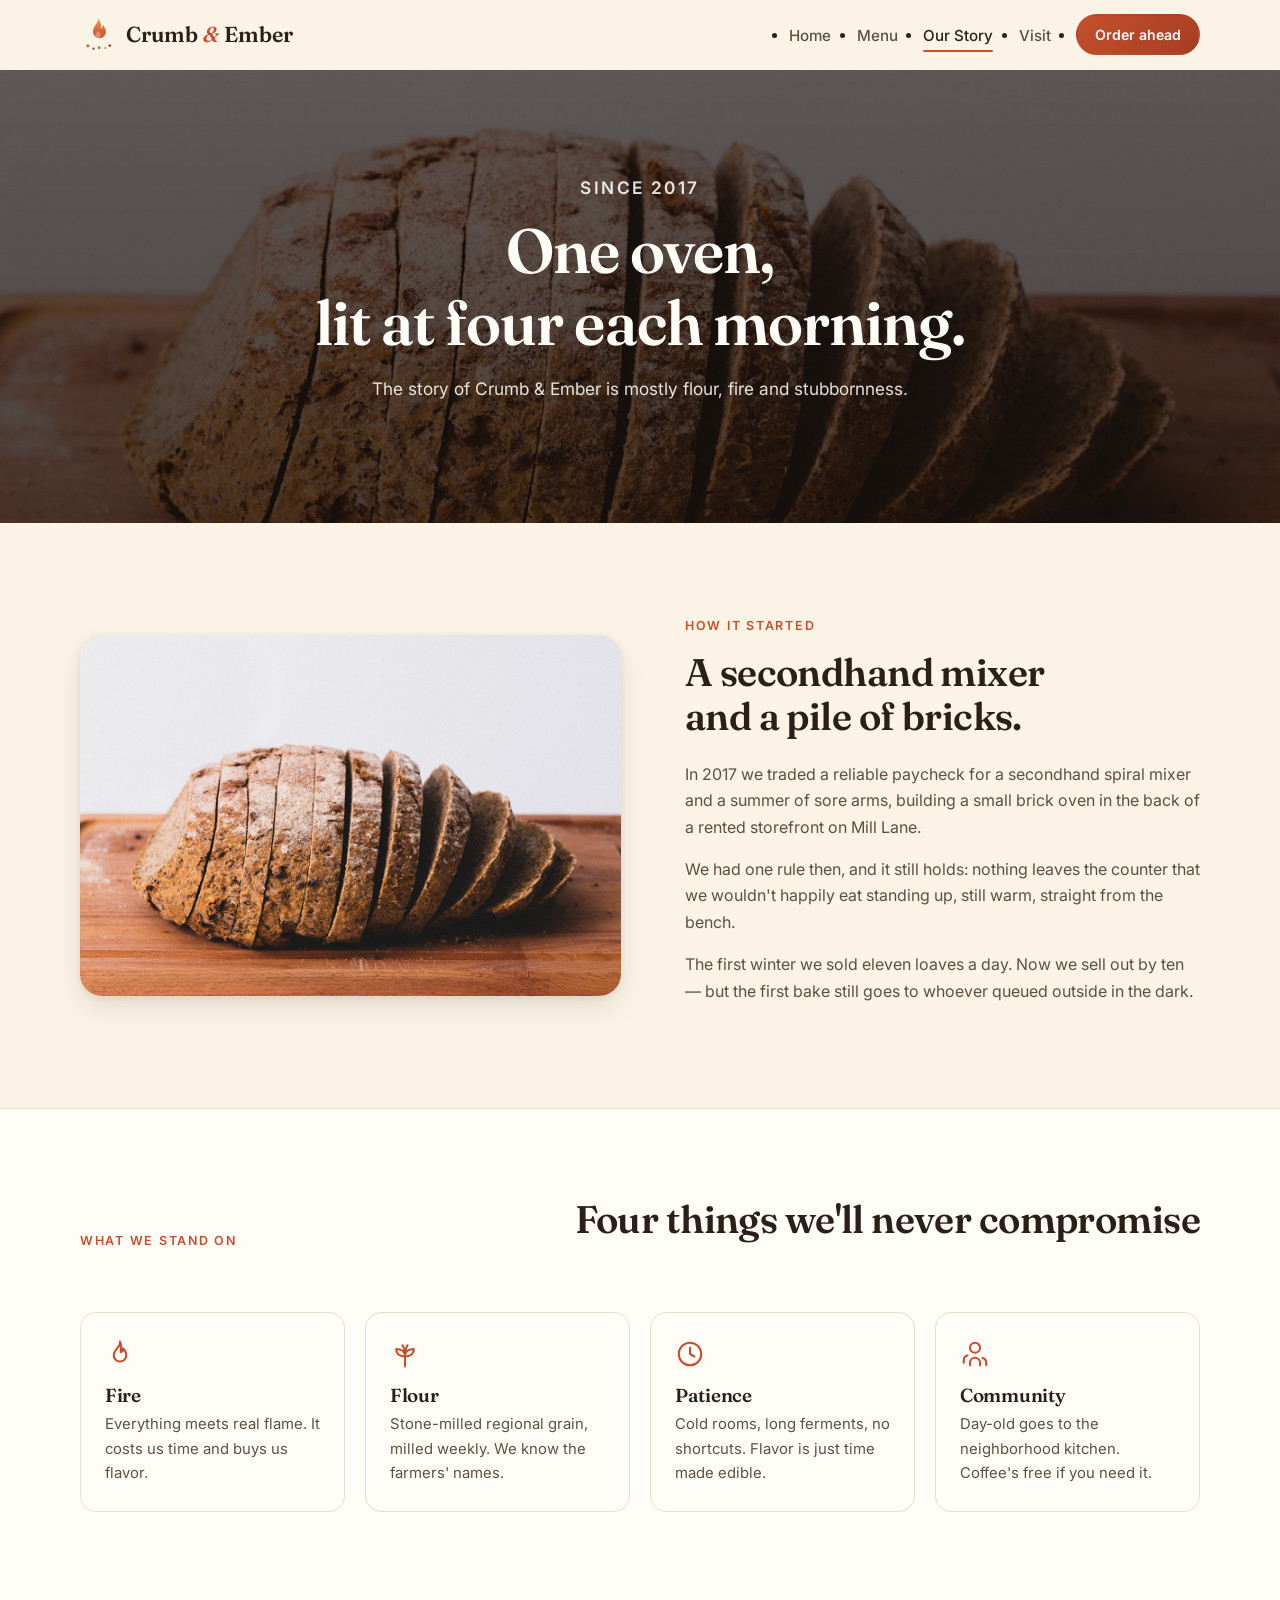
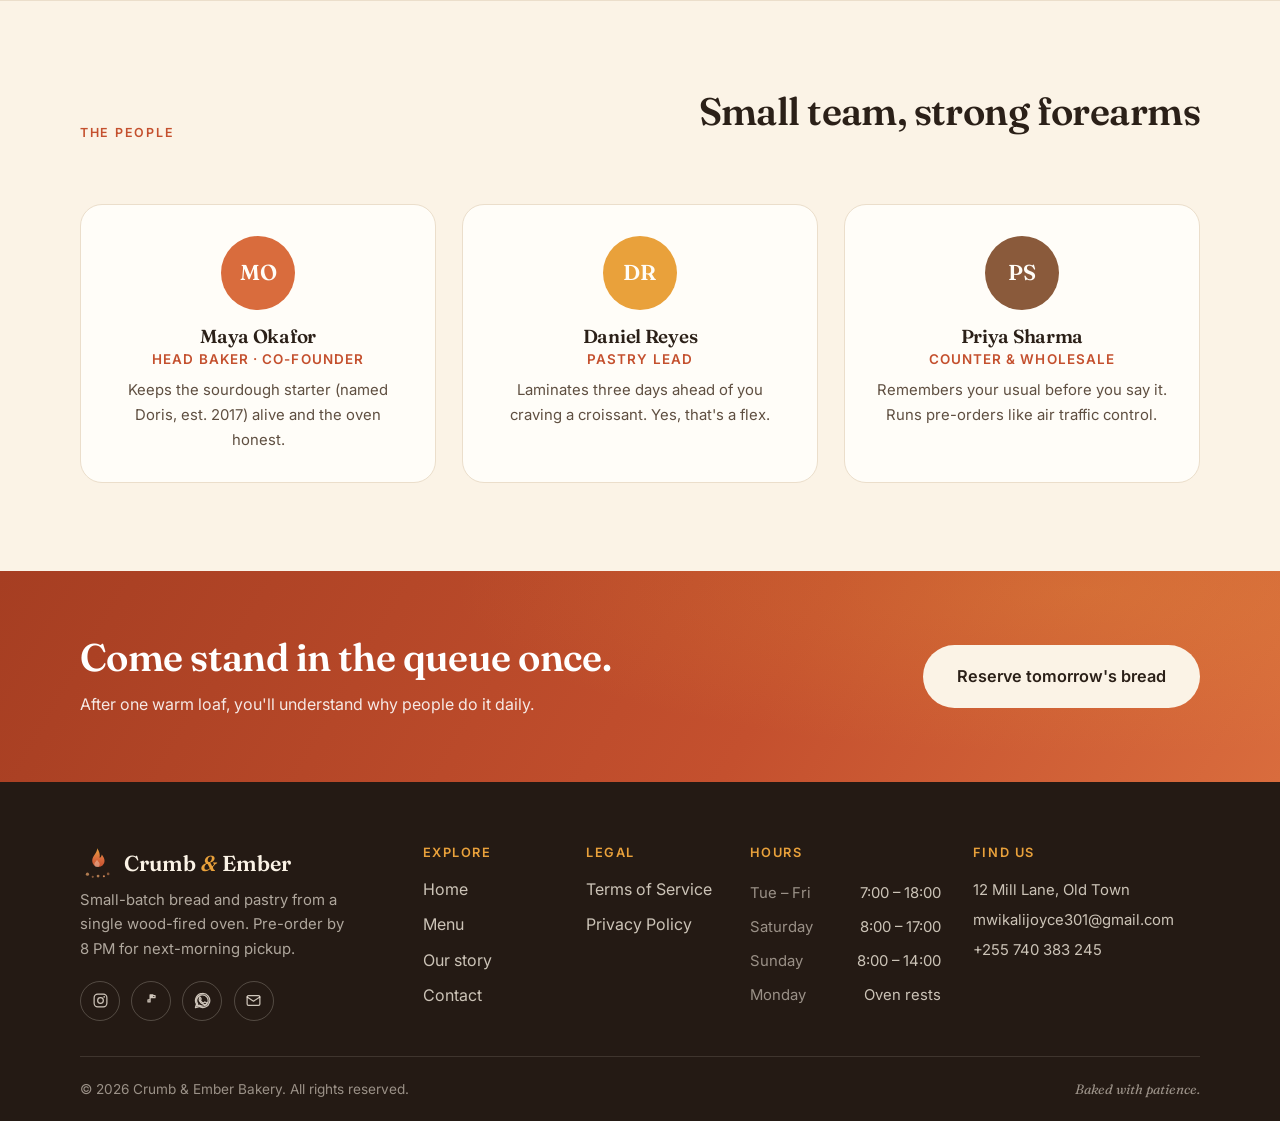
==== commit 403d2866: "Expand menu, add legal pages, contact channels, back-to-top, hamburger polish, SEO/sitemap" ====
--- a/about.html
+++ b/about.html
@@ -12,7 +12,9 @@
     <meta property="og:site_name" content="Crumb &amp; Ember">
     <meta property="og:title" content="Our Story — Crumb &amp; Ember">
     <meta property="og:description" content="One oven, lit every morning at four. Meet the bakers behind the crust.">
-    <meta property="og:image" content="assets/img/kneading.jpg">
+    <meta property="og:image" content="https://crumb-and-ember-ten.vercel.app/assets/img/kneading.jpg">
+    <meta property="og:url" content="https://crumb-and-ember-ten.vercel.app/about.html">
+    <link rel="canonical" href="https://crumb-and-ember-ten.vercel.app/about.html">
     <link rel="preconnect" href="https://fonts.googleapis.com">
     <link rel="preconnect" href="https://fonts.gstatic.com" crossorigin>
     <link rel="stylesheet" href="https://fonts.googleapis.com/css2?family=Fraunces:opsz,wght@9..144,400;9..144,500;9..144,600;9..144,700&family=Inter:wght@400;500;600&display=swap">
@@ -149,7 +151,8 @@
                 <ul class="socials" role="list">
                     <li><a href="#" aria-label="Instagram"><svg viewBox="0 0 24 24" aria-hidden="true"><rect x="3" y="3" width="18" height="18" rx="5"/><circle cx="12" cy="12" r="4"/><circle cx="17.2" cy="6.8" r="1.2" fill="currentColor" stroke="none"/></svg></a></li>
                     <li><a href="#" aria-label="Facebook"><svg viewBox="0 0 24 24" aria-hidden="true"><path d="M14 8h3V5h-3a4 4 0 0 0-4 4v2H7v3h3v-7h3l1-3h-4V9a1 1 0 0 1 1-1z"/></svg></a></li>
-                    <li><a href="#" aria-label="Email newsletter"><svg viewBox="0 0 24 24" aria-hidden="true"><rect x="3" y="5" width="18" height="14" rx="2"/><path d="m3 7 9 6 9-6"/></svg></a></li>
+                    <li><a href="https://wa.me/255740383245" target="_blank" rel="noopener" aria-label="Chat on WhatsApp"><svg viewBox="0 0 24 24" fill="currentColor" stroke="none" aria-hidden="true"><path d="M12 2a9.9 9.9 0 0 0-8.5 15L2 22l5.2-1.4A10 10 0 1 0 12 2zm0 2a8 8 0 1 1-4.1 14.9l-.5-.3-3 .8.8-2.9-.3-.5A8 8 0 0 1 12 4zm-3.1 4.2c-.2 0-.5.1-.7.4-.2.3-.9.9-.9 2.1s.9 2.4 1 2.6c.1.2 1.8 2.9 4.5 3.9 2.2.9 2.7.7 3.2.7.5-.1 1.6-.7 1.8-1.3.2-.6.2-1.2.2-1.3-.1-.1-.3-.2-.6-.3l-2-.9c-.3-.1-.5-.2-.7.1l-.9 1.1c-.2.2-.3.3-.6.1-.3-.1-1.3-.5-2.4-1.5-.9-.8-1.5-1.8-1.7-2.1-.2-.3 0-.5.1-.6l.5-.6c.1-.2.2-.3.3-.5.1-.2 0-.4 0-.5l-.9-2.1c-.2-.5-.4-.4-.6-.4h-.6z"/></svg></a></li>
+                    <li><a href="mailto:mwikalijoyce301@gmail.com" aria-label="Email us"><svg viewBox="0 0 24 24" aria-hidden="true"><rect x="3" y="5" width="18" height="14" rx="2"/><path d="m3 7 9 6 9-6"/></svg></a></li>
                 </ul>
             </div>
             <nav class="footer-nav" aria-label="Footer navigation">
@@ -159,6 +162,13 @@
                     <li><a href="products.html">Menu</a></li>
                     <li><a href="about.html">Our story</a></li>
                     <li><a href="contact.html">Contact</a></li>
+                </ul>
+            </nav>
+            <nav class="footer-nav" aria-label="Legal">
+                <h3>Legal</h3>
+                <ul role="list">
+                    <li><a href="terms.html">Terms of Service</a></li>
+                    <li><a href="privacy.html">Privacy Policy</a></li>
                 </ul>
             </nav>
             <div class="footer-hours">
@@ -174,8 +184,8 @@
                 <h3>Find us</h3>
                 <address>
                     12 Mill Lane, Old Town<br>
-                    <a href="mailto:hello@crumbandember.example">hello@crumbandember.example</a><br>
-                    <a href="tel:+15551234567">(555) 123-4567</a>
+                    <a href="mailto:mwikalijoyce301@gmail.com">mwikalijoyce301@gmail.com</a><br>
+                    <a href="tel:+255740383245">+255 740 383 245</a>
                 </address>
             </div>
         </div>
@@ -185,6 +195,10 @@
         </div>
     </footer>
 
+    <button class="to-top" type="button" data-to-top aria-hidden="true" tabindex="-1">
+        <svg viewBox="0 0 24 24" aria-hidden="true"><path d="M12 19V5m0 0-6 6m6-6 6 6"/></svg>
+    </button>
+
     <script src="assets/js/main.js" defer></script>
 </body>
 </html>
--- a/assets/css/styles.css
+++ b/assets/css/styles.css
@@ -787,8 +787,8 @@
 
 .footer-grid {
     display: grid;
-    grid-template-columns: 1.4fr .7fr .9fr .9fr;
-    gap: 2.2rem;
+    grid-template-columns: 1.3fr .55fr .55fr .8fr .95fr;
+    gap: 2rem;
     padding-block: clamp(2.8rem, 6vw, 4rem) 2.2rem;
 }
 
@@ -888,6 +888,92 @@
 .values-grid > .reveal:nth-child(3),
 .quote-grid > .reveal:nth-child(3),
 .team-grid > .reveal:nth-child(3) { transition-delay: .18s; }
+
+/* ---------- Back to top ---------- */
+
+.to-top {
+    position: fixed;
+    right: clamp(1rem, 3vw, 1.8rem);
+    bottom: clamp(1rem, 3vw, 1.8rem);
+    z-index: 40;
+    display: grid;
+    place-items: center;
+    width: 48px;
+    height: 48px;
+    border: none;
+    border-radius: 50%;
+    background: var(--ink);
+    color: #FBF3E6;
+    box-shadow: var(--shadow-md);
+    opacity: 0;
+    visibility: hidden;
+    transform: translateY(12px);
+    transition: opacity .25s ease, transform .25s ease, visibility .25s ease, background-color .15s ease;
+}
+
+.to-top.is-visible {
+    opacity: 1;
+    visibility: visible;
+    transform: none;
+}
+
+.to-top:hover { background: var(--ember); }
+
+.to-top svg {
+    width: 22px;
+    height: 22px;
+    fill: none;
+    stroke: currentColor;
+    stroke-width: 2;
+    stroke-linecap: round;
+    stroke-linejoin: round;
+}
+
+/* ---------- Currency / shipping note ---------- */
+
+.currency-note {
+    margin-bottom: 2.4rem;
+    padding: .95rem 1.25rem;
+    font-size: .93rem;
+    color: var(--ink-soft);
+    background: var(--surface);
+    border: 1px solid var(--line);
+    border-left: 4px solid var(--honey);
+    border-radius: var(--radius-sm);
+}
+
+.currency-note strong { color: var(--ink); }
+
+/* ---------- Plain page hero (legal) ---------- */
+
+.page-hero-plain {
+    background:
+        radial-gradient(120% 160% at 20% 0%, #33251C 0%, var(--dark) 60%);
+}
+
+.page-hero-plain p {
+    color: rgba(255, 253, 248, .65);
+    font-size: .92rem;
+}
+
+/* ---------- Legal prose ---------- */
+
+.prose h2 {
+    margin-top: 2.4rem;
+    margin-bottom: .7rem;
+    font-size: 1.35rem;
+}
+
+.prose h2:first-child { margin-top: 0; }
+
+.prose ul {
+    display: grid;
+    gap: .45rem;
+    padding-left: 1.3rem;
+    margin-bottom: 1.2rem;
+}
+
+.prose li::marker { color: var(--ember); }
 
 /* ---------- Responsive ---------- */
 
@@ -938,6 +1024,23 @@
 
     .site-nav a[aria-current="page"] { color: var(--honey); }
 
+    .site-nav ul li {
+        opacity: 0;
+        transform: translateY(14px);
+        transition: opacity .35s ease, transform .35s ease;
+    }
+
+    .nav-open .site-nav ul li {
+        opacity: 1;
+        transform: none;
+    }
+
+    .nav-open .site-nav ul li:nth-child(1) { transition-delay: .06s; }
+    .nav-open .site-nav ul li:nth-child(2) { transition-delay: .12s; }
+    .nav-open .site-nav ul li:nth-child(3) { transition-delay: .18s; }
+    .nav-open .site-nav ul li:nth-child(4) { transition-delay: .24s; }
+    .nav-open .site-nav ul li:nth-child(5) { transition-delay: .30s; }
+
     .section-head { flex-direction: column; align-items: flex-start; }
 
     .card-grid,
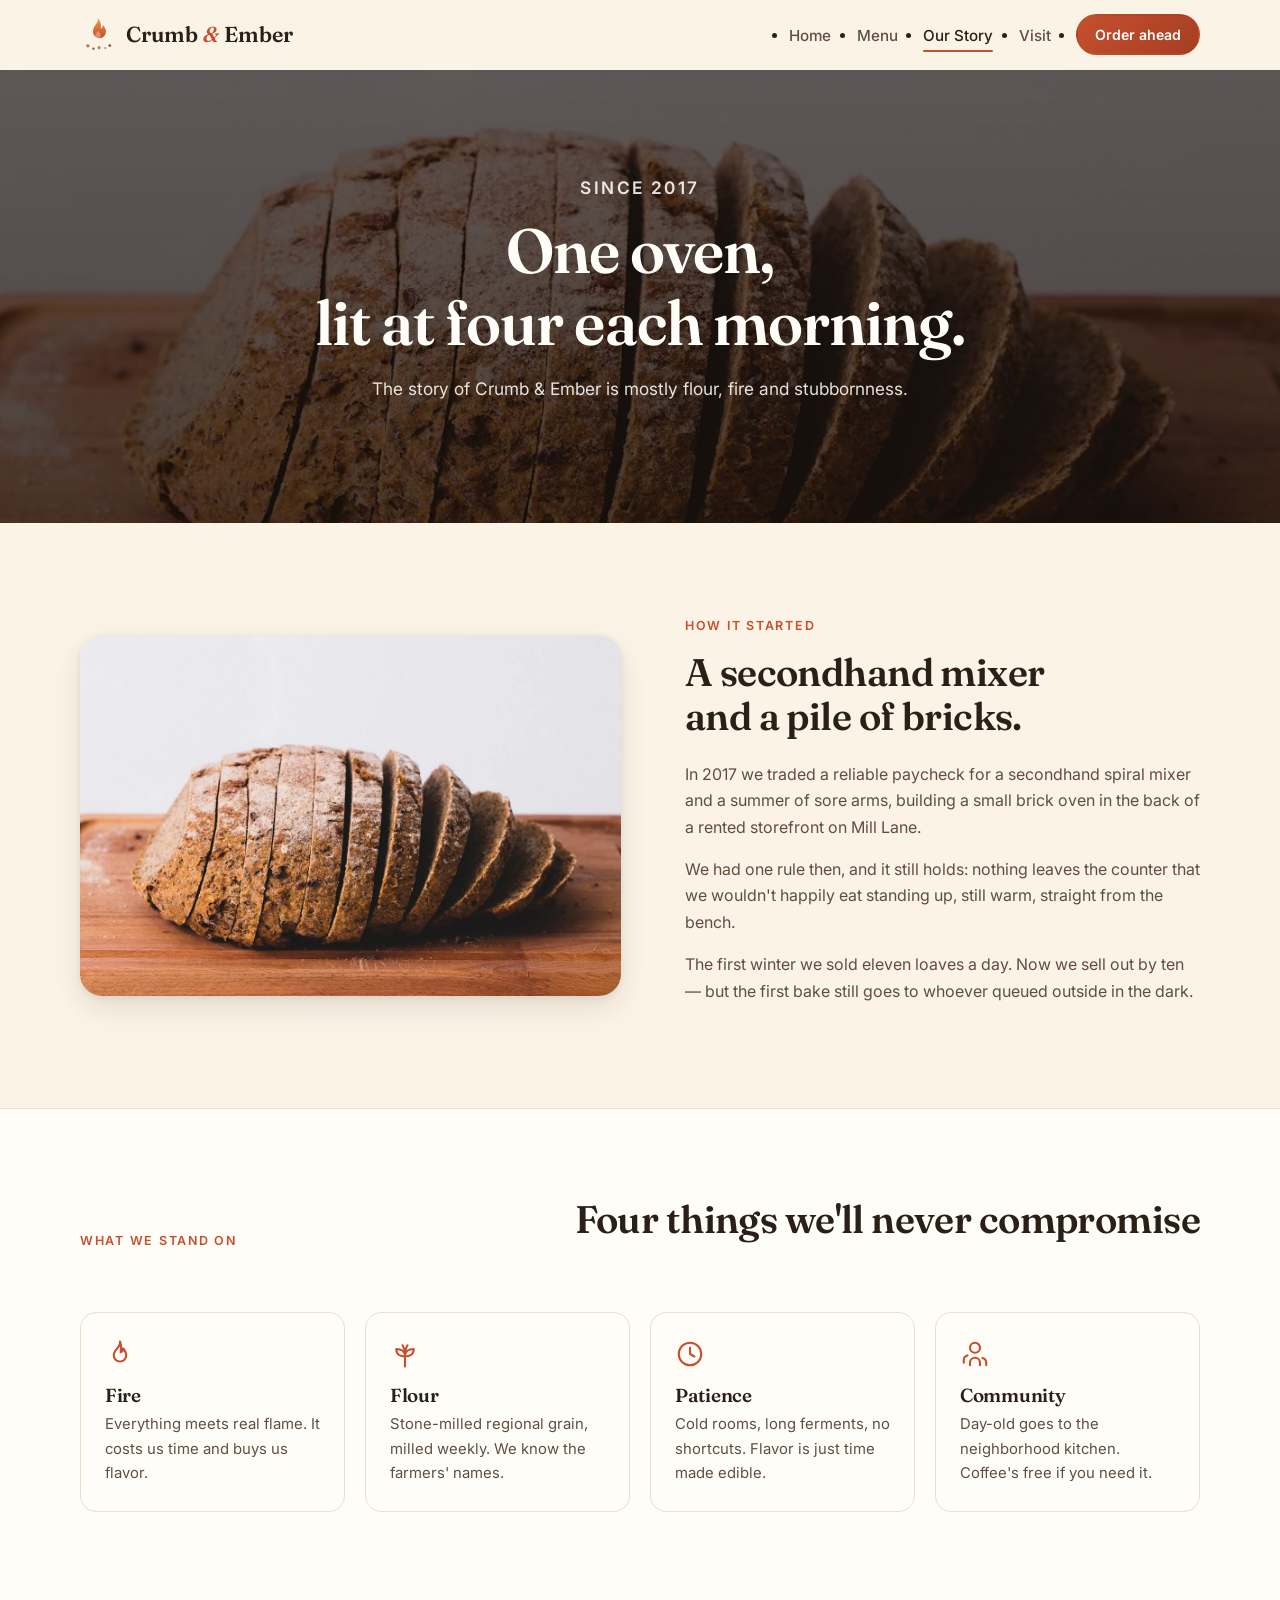
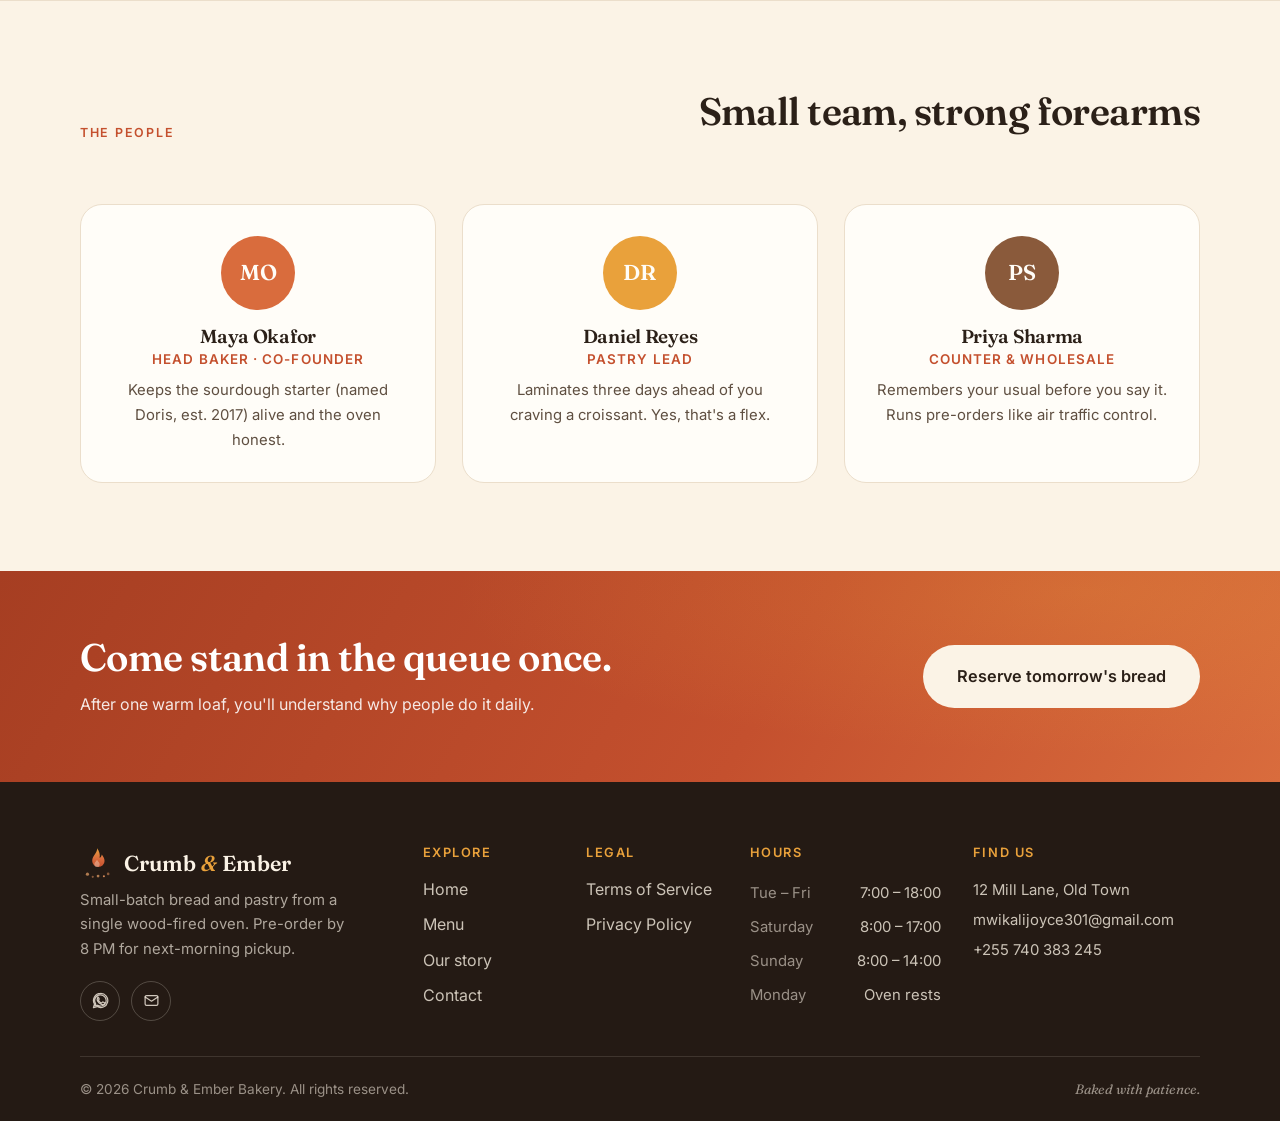
==== commit b0dcb746: "Perf + polish: WebP images (-48%), hero preload, no-JS reveal fix, lean mobile drawer, branded 404, " ====
--- a/about.html
+++ b/about.html
@@ -2,6 +2,7 @@
 <html lang="en">
 <head>
     <meta charset="UTF-8">
+    <script>document.documentElement.classList.add('js');</script>
     <meta name="viewport" content="width=device-width, initial-scale=1.0">
     <title>Our Story — Crumb &amp; Ember</title>
     <meta name="description" content="How a secondhand mixer and one hand-built brick oven became Crumb & Ember — the wood-fired bakery on Mill Lane. Meet the bakers behind the crust.">
@@ -12,7 +13,7 @@
     <meta property="og:site_name" content="Crumb &amp; Ember">
     <meta property="og:title" content="Our Story — Crumb &amp; Ember">
     <meta property="og:description" content="One oven, lit every morning at four. Meet the bakers behind the crust.">
-    <meta property="og:image" content="https://crumb-and-ember-ten.vercel.app/assets/img/kneading.jpg">
+    <meta property="og:image" content="https://crumb-and-ember-ten.vercel.app/assets/img/kneading.webp">
     <meta property="og:url" content="https://crumb-and-ember-ten.vercel.app/about.html">
     <link rel="canonical" href="https://crumb-and-ember-ten.vercel.app/about.html">
     <link rel="preconnect" href="https://fonts.googleapis.com">
@@ -30,17 +31,25 @@
                 <span class="brand-name">Crumb&nbsp;<span class="amp">&amp;</span>&nbsp;Ember</span>
             </a>
             <button class="nav-toggle" type="button" data-nav-toggle aria-expanded="false" aria-controls="site-nav">
-                <span class="nav-toggle-box" aria-hidden="true"><i></i><i></i></span>
+                <span class="nav-toggle-box" aria-hidden="true"><i></i><i></i><i></i></span>
                 <span class="visually-hidden">Menu</span>
             </button>
+            <div class="nav-backdrop" data-nav-backdrop aria-hidden="true"></div>
             <nav id="site-nav" class="site-nav" data-nav aria-label="Main navigation">
-                <ul>
+                <ul class="nav-list">
                     <li><a href="index.html">Home</a></li>
                     <li><a href="products.html">Menu</a></li>
                     <li><a href="about.html" aria-current="page">Our Story</a></li>
                     <li><a href="contact.html">Visit</a></li>
-                    <li><a class="btn btn-primary btn-sm" href="contact.html#order">Order ahead</a></li>
-                </ul>
+                    <li class="nav-item-cta"><a class="btn btn-primary btn-sm" href="contact.html#order">Order ahead</a></li>
+                </ul>
+                <div class="nav-extra">
+                    <a class="drawer-tel" href="tel:+255740383245">
+                        <svg viewBox="0 0 24 24" aria-hidden="true"><path d="M22 16.9v3a2 2 0 0 1-2.2 2 19.8 19.8 0 0 1-8.6-3.1 19.5 19.5 0 0 1-6-6A19.8 19.8 0 0 1 2.1 4.2 2 2 0 0 1 4.1 2h3a2 2 0 0 1 2 1.7c.1 1 .4 2 .7 2.9a2 2 0 0 1-.5 2.1L8.1 10a16 16 0 0 0 6 6l1.3-1.3a2 2 0 0 1 2.1-.4c.9.3 1.9.5 2.9.7a2 2 0 0 1 1.6 1.9z"/></svg>
+                        +255 740 383 245
+                    </a>
+                    <a class="btn btn-ghost btn-block" href="https://wa.me/255740383245" target="_blank" rel="noopener">WhatsApp us</a>
+                </div>
             </nav>
         </div>
     </header>
@@ -57,7 +66,7 @@
         <section class="section">
             <div class="container split">
                 <figure class="split-media reveal">
-                    <img src="assets/img/kneading.jpg" alt="Hands shaping dough on a floured wooden bench" loading="lazy" width="1200" height="800">
+                    <img src="assets/img/kneading.webp" alt="Hands shaping dough on a floured wooden bench" loading="lazy" width="1200" height="800">
                 </figure>
                 <div class="split-body">
                     <p class="eyebrow">How it started</p>
@@ -149,9 +158,7 @@
                 </a>
                 <p>Small-batch bread and pastry from a single wood-fired oven. Pre-order by 8 PM for next-morning pickup.</p>
                 <ul class="socials" role="list">
-                    <li><a href="#" aria-label="Instagram"><svg viewBox="0 0 24 24" aria-hidden="true"><rect x="3" y="3" width="18" height="18" rx="5"/><circle cx="12" cy="12" r="4"/><circle cx="17.2" cy="6.8" r="1.2" fill="currentColor" stroke="none"/></svg></a></li>
-                    <li><a href="#" aria-label="Facebook"><svg viewBox="0 0 24 24" aria-hidden="true"><path d="M14 8h3V5h-3a4 4 0 0 0-4 4v2H7v3h3v-7h3l1-3h-4V9a1 1 0 0 1 1-1z"/></svg></a></li>
-                    <li><a href="https://wa.me/255740383245" target="_blank" rel="noopener" aria-label="Chat on WhatsApp"><svg viewBox="0 0 24 24" fill="currentColor" stroke="none" aria-hidden="true"><path d="M12 2a9.9 9.9 0 0 0-8.5 15L2 22l5.2-1.4A10 10 0 1 0 12 2zm0 2a8 8 0 1 1-4.1 14.9l-.5-.3-3 .8.8-2.9-.3-.5A8 8 0 0 1 12 4zm-3.1 4.2c-.2 0-.5.1-.7.4-.2.3-.9.9-.9 2.1s.9 2.4 1 2.6c.1.2 1.8 2.9 4.5 3.9 2.2.9 2.7.7 3.2.7.5-.1 1.6-.7 1.8-1.3.2-.6.2-1.2.2-1.3-.1-.1-.3-.2-.6-.3l-2-.9c-.3-.1-.5-.2-.7.1l-.9 1.1c-.2.2-.3.3-.6.1-.3-.1-1.3-.5-2.4-1.5-.9-.8-1.5-1.8-1.7-2.1-.2-.3 0-.5.1-.6l.5-.6c.1-.2.2-.3.3-.5.1-.2 0-.4 0-.5l-.9-2.1c-.2-.5-.4-.4-.6-.4h-.6z"/></svg></a></li>
+                                                            <li><a href="https://wa.me/255740383245" target="_blank" rel="noopener" aria-label="Chat on WhatsApp"><svg viewBox="0 0 24 24" fill="currentColor" stroke="none" aria-hidden="true"><path d="M12 2a9.9 9.9 0 0 0-8.5 15L2 22l5.2-1.4A10 10 0 1 0 12 2zm0 2a8 8 0 1 1-4.1 14.9l-.5-.3-3 .8.8-2.9-.3-.5A8 8 0 0 1 12 4zm-3.1 4.2c-.2 0-.5.1-.7.4-.2.3-.9.9-.9 2.1s.9 2.4 1 2.6c.1.2 1.8 2.9 4.5 3.9 2.2.9 2.7.7 3.2.7.5-.1 1.6-.7 1.8-1.3.2-.6.2-1.2.2-1.3-.1-.1-.3-.2-.6-.3l-2-.9c-.3-.1-.5-.2-.7.1l-.9 1.1c-.2.2-.3.3-.6.1-.3-.1-1.3-.5-2.4-1.5-.9-.8-1.5-1.8-1.7-2.1-.2-.3 0-.5.1-.6l.5-.6c.1-.2.2-.3.3-.5.1-.2 0-.4 0-.5l-.9-2.1c-.2-.5-.4-.4-.6-.4h-.6z"/></svg></a></li>
                     <li><a href="mailto:mwikalijoyce301@gmail.com" aria-label="Email us"><svg viewBox="0 0 24 24" aria-hidden="true"><rect x="3" y="5" width="18" height="14" rx="2"/><path d="m3 7 9 6 9-6"/></svg></a></li>
                 </ul>
             </div>
--- a/assets/css/styles.css
+++ b/assets/css/styles.css
@@ -205,9 +205,7 @@
     position: sticky;
     top: 0;
     z-index: 50;
-    background: rgba(251, 243, 230, .86);
-    backdrop-filter: blur(12px);
-    -webkit-backdrop-filter: blur(12px);
+    background: rgba(251, 243, 230, .96);
     border-bottom: 1px solid transparent;
     transition: border-color .2s ease, box-shadow .2s ease;
 }
@@ -258,21 +256,22 @@
 
 .nav-toggle-box {
     display: grid;
-    gap: 5px;
+    gap: 4.5px;
     place-content: center;
 }
 
 .nav-toggle i {
     display: block;
-    width: 20px;
+    width: 18px;
     height: 2px;
     background: var(--ink);
     border-radius: 2px;
-    transition: transform .25s ease;
-}
-
-.nav-open .nav-toggle i:first-child { transform: translateY(3.5px) rotate(45deg); }
-.nav-open .nav-toggle i:last-child  { transform: translateY(-3.5px) rotate(-45deg); }
+    transition: transform .28s ease, opacity .2s ease;
+}
+
+body.nav-open .nav-toggle i:nth-child(1) { transform: translateY(6.5px) rotate(45deg); }
+body.nav-open .nav-toggle i:nth-child(2) { opacity: 0; transform: scaleX(.4); }
+body.nav-open .nav-toggle i:nth-child(3) { transform: translateY(-6.5px) rotate(-45deg); }
 
 .site-nav ul {
     display: flex;
@@ -307,6 +306,11 @@
 .site-nav a:not(.btn):hover::after,
 .site-nav a[aria-current="page"]::after { transform: scaleX(1); }
 
+/* Desktop: drawer extras & backdrop hidden */
+.nav-extra { display: none; }
+
+.nav-backdrop { display: none; }
+
 /* ---------- Hero (home) ---------- */
 
 .hero {
@@ -317,7 +321,7 @@
     text-align: center;
     background:
         linear-gradient(180deg, rgba(20, 12, 8, .62) 0%, rgba(20, 12, 8, .45) 45%, rgba(20, 12, 8, .72) 100%),
-        url("../img/hero-bread.jpg") center / cover no-repeat;
+        url("../img/hero-bread.webp") center / cover no-repeat;
 }
 
 .hero-inner { max-width: 760px; }
@@ -369,13 +373,13 @@
     text-align: center;
     background:
         linear-gradient(180deg, rgba(20, 12, 8, .66) 0%, rgba(20, 12, 8, .74) 100%),
-        url("../img/display.jpg") center / cover no-repeat;
+        url("../img/display.webp") center / cover no-repeat;
 }
 
 .page-hero-story {
     background:
         linear-gradient(180deg, rgba(20, 12, 8, .66) 0%, rgba(20, 12, 8, .74) 100%),
-        url("../img/kneading.jpg") center / cover no-repeat;
+        url("../img/kneading.webp") center / cover no-repeat;
 }
 
 .page-hero h1 {
@@ -868,13 +872,13 @@
 
 /* ---------- Reveal animations ---------- */
 
-.reveal {
+html.js .reveal {
     opacity: 0;
     transform: translateY(16px);
     transition: opacity .55s ease, transform .55s ease;
 }
 
-.reveal.in-view {
+html.js .reveal.in-view {
     opacity: 1;
     transform: none;
 }
@@ -956,6 +960,18 @@
     font-size: .92rem;
 }
 
+/* ---------- 404 ---------- */
+
+.error-panel { text-align: center; }
+
+.error-ctas {
+    display: flex;
+    flex-wrap: wrap;
+    justify-content: center;
+    gap: .9rem;
+    margin-top: 1.6rem;
+}
+
 /* ---------- Legal prose ---------- */
 
 .prose h2 {
@@ -995,51 +1011,114 @@
 @media (max-width: 700px) {
     .nav-toggle { display: grid; }
 
+    .nav-backdrop {
+        display: block;
+        position: fixed;
+        inset: 0;
+        z-index: 54;
+        background: rgba(20, 12, 8, .55);
+        opacity: 0;
+        visibility: hidden;
+        transition: opacity .3s ease, visibility .3s ease;
+    }
+
+    body.nav-open .nav-backdrop { opacity: 1; visibility: visible; }
+
     .site-nav {
         position: fixed;
-        inset: 0;
+        top: 0;
+        right: 0;
+        bottom: 0;
         z-index: 55;
-        display: grid;
-        place-content: center;
-        text-align: center;
-        background: rgba(36, 26, 20, .97);
-        backdrop-filter: blur(8px);
-        opacity: 0;
+        display: flex;
+        flex-direction: column;
+        justify-content: space-between;
+        width: min(340px, 86vw);
+        padding: clamp(5rem, 12vh, 6.5rem) 2rem 2rem;
+        overflow-y: auto;
+        text-align: left;
+        background: linear-gradient(165deg, #33251C 0%, var(--dark) 70%);
+        box-shadow: -22px 0 52px rgba(20, 12, 8, .45);
+        transform: translateX(105%);
         visibility: hidden;
-        transition: opacity .25s ease, visibility .25s ease;
+        transition: transform .36s cubic-bezier(.22, .61, .36, 1), visibility .36s;
     }
 
-    .nav-open .site-nav { opacity: 1; visibility: visible; }
-
-    .site-nav ul {
+    body.nav-open .site-nav {
+        transform: translateX(0);
+        visibility: visible;
+    }
+
+    .site-nav > ul {
         flex-direction: column;
-        gap: 1.6rem;
+        align-items: flex-start;
+        gap: 1.15rem;
     }
 
-    .site-nav a:not(.btn) {
+    .site-nav ul a:not(.btn) {
         font-family: var(--font-display);
-        font-size: 1.7rem;
+        font-size: 1.55rem;
         color: #FBF3E6;
     }
 
     .site-nav a[aria-current="page"] { color: var(--honey); }
 
-    .site-nav ul li {
+    .nav-item-cta { margin-top: .9rem; }
+
+    /* Drawer extras */
+    .nav-extra {
+        display: grid;
+        gap: 1.1rem;
+        margin-top: 2.2rem;
+        padding-top: 1.6rem;
+        border-top: 1px solid rgba(251, 243, 230, .14);
+    }
+
+    .drawer-tel {
+        display: flex;
+        align-items: center;
+        justify-content: center;
+        gap: .6rem;
+        font-weight: 600;
+        font-size: .98rem;
+        color: #FBF3E6;
+        text-decoration: none;
+        transition: color .15s ease;
+    }
+
+    .drawer-tel svg {
+        width: 17px;
+        height: 17px;
+        fill: none;
+        stroke: currentColor;
+        stroke-width: 1.7;
+        stroke-linecap: round;
+        stroke-linejoin: round;
+    }
+
+    .drawer-tel:hover { color: var(--honey); }
+
+    /* Staggered entrance */
+    .site-nav ul li,
+    .nav-extra > * {
         opacity: 0;
-        transform: translateY(14px);
-        transition: opacity .35s ease, transform .35s ease;
+        transform: translateX(18px);
+        transition: opacity .4s ease, transform .4s ease;
     }
 
-    .nav-open .site-nav ul li {
+    body.nav-open .site-nav ul li,
+    body.nav-open .nav-extra > * {
         opacity: 1;
         transform: none;
     }
 
-    .nav-open .site-nav ul li:nth-child(1) { transition-delay: .06s; }
-    .nav-open .site-nav ul li:nth-child(2) { transition-delay: .12s; }
-    .nav-open .site-nav ul li:nth-child(3) { transition-delay: .18s; }
-    .nav-open .site-nav ul li:nth-child(4) { transition-delay: .24s; }
-    .nav-open .site-nav ul li:nth-child(5) { transition-delay: .30s; }
+    body.nav-open .site-nav ul li:nth-child(1) { transition-delay: .08s; }
+    body.nav-open .site-nav ul li:nth-child(2) { transition-delay: .13s; }
+    body.nav-open .site-nav ul li:nth-child(3) { transition-delay: .18s; }
+    body.nav-open .site-nav ul li:nth-child(4) { transition-delay: .23s; }
+    body.nav-open .site-nav ul li:nth-child(5) { transition-delay: .28s; }
+    body.nav-open .nav-extra > *:nth-child(1) { transition-delay: .34s; }
+    body.nav-open .nav-extra > *:nth-child(2) { transition-delay: .40s; }
 
     .section-head { flex-direction: column; align-items: flex-start; }
 
@@ -1069,5 +1148,4 @@
         transition-duration: .01ms !important;
     }
 
-    .reveal { opacity: 1; transform: none; }
-}
+    html.js .reveal { opacity: 1; transform: none; }}
